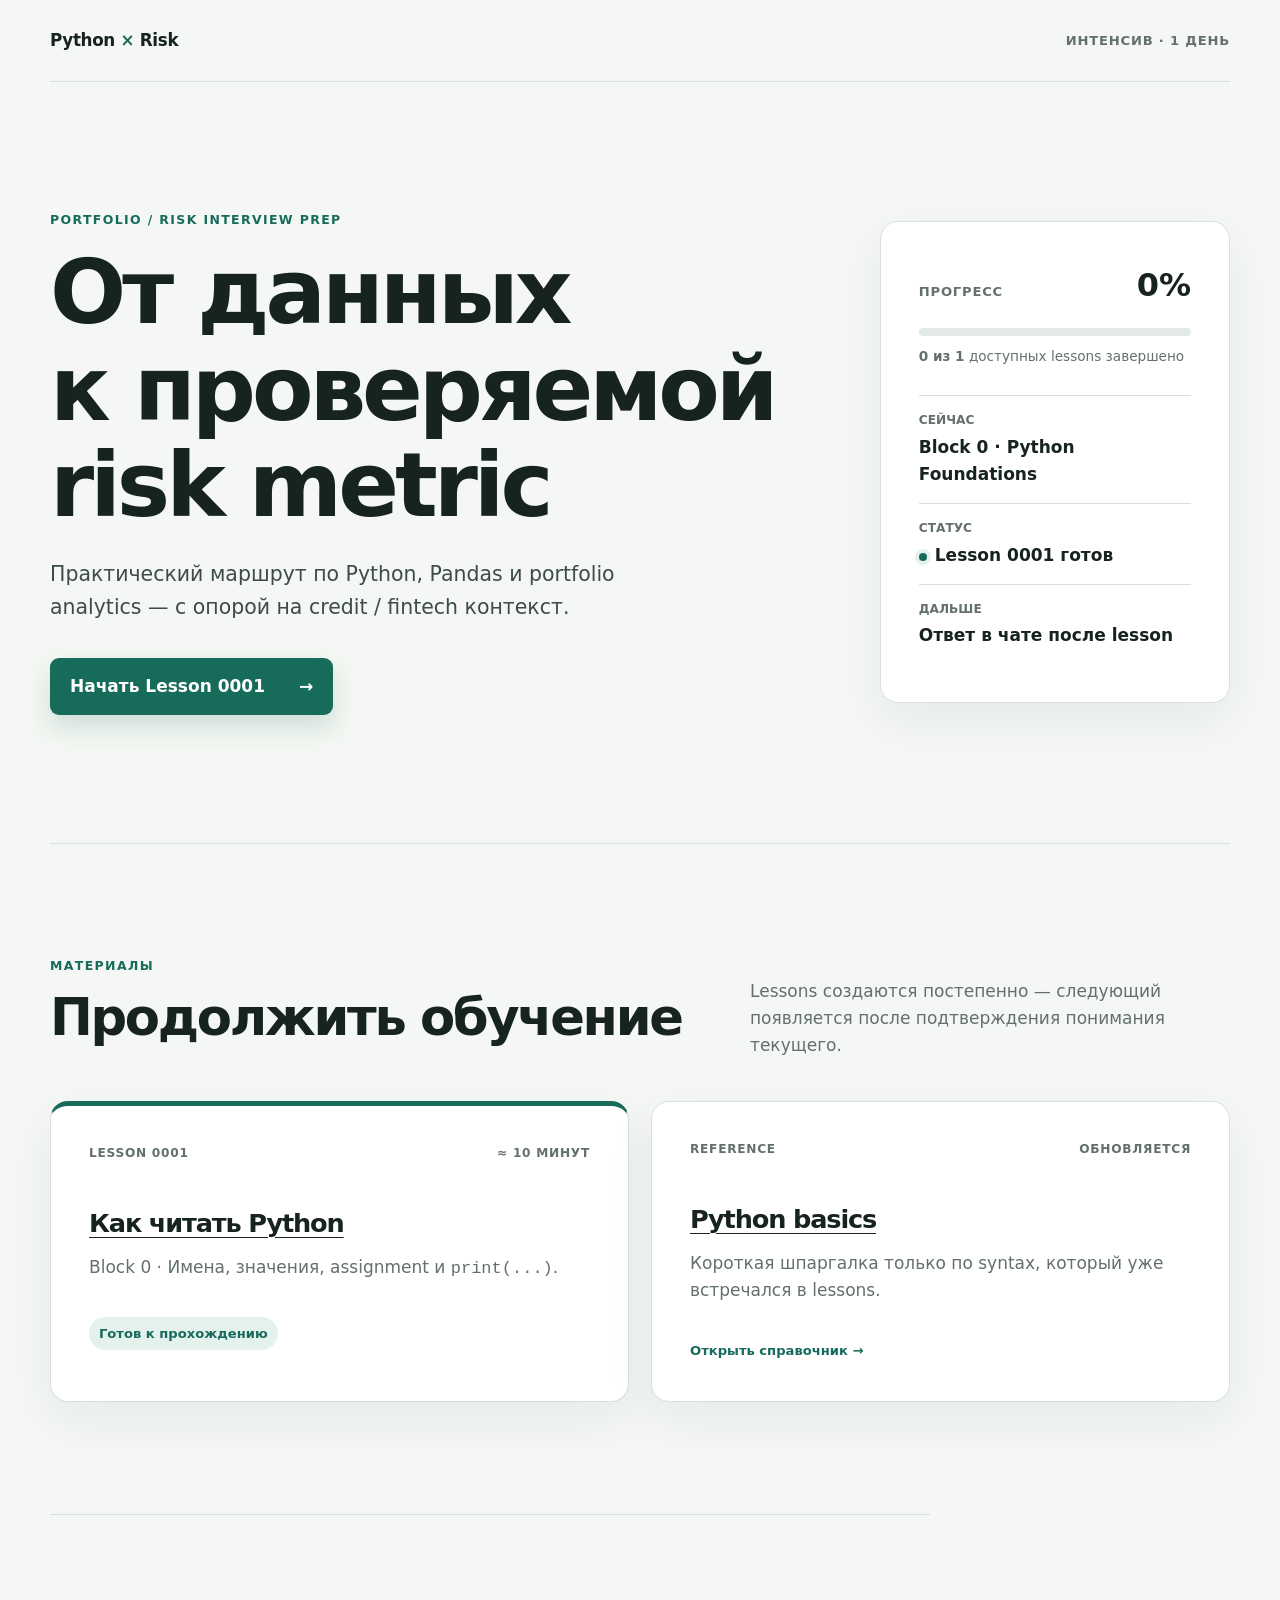
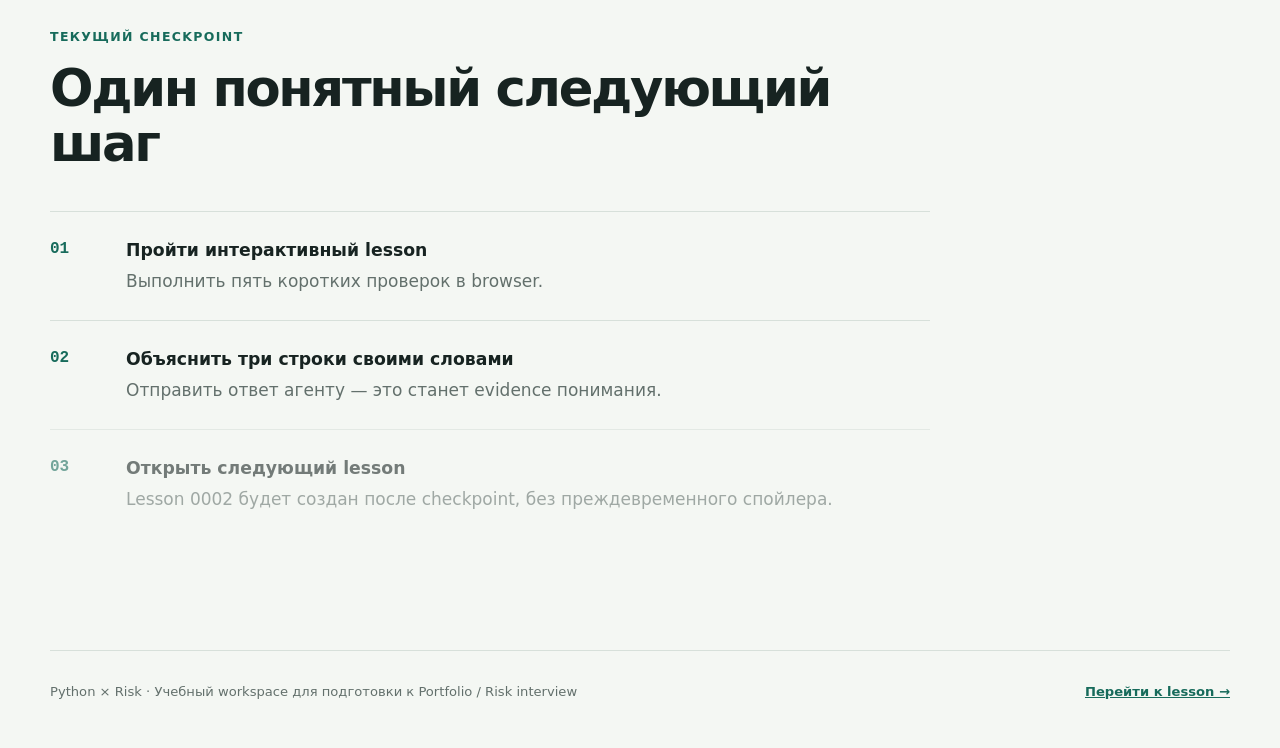
==== index.html @ beac9192 "Add GitHub Pages course homepage" ====
<!doctype html>
<html lang="ru">
<head>
  <meta charset="utf-8">
  <meta name="viewport" content="width=device-width, initial-scale=1">
  <meta name="description" content="Интенсивная подготовка к Portfolio и Risk interview: Python, Pandas и portfolio analytics.">
  <title>Python × Risk — учебный курс</title>
  <link rel="stylesheet" href="assets/index.css">
</head>
<body>
  <header class="site-header">
    <a class="brand" href="index.html" aria-label="Python × Risk — главная">Python <span>×</span> Risk</a>
    <span class="format">Интенсив · 1 день</span>
  </header>

  <main>
    <section class="hero" aria-labelledby="course-title">
      <div>
        <p class="eyebrow">Portfolio / Risk interview prep</p>
        <h1 id="course-title">От данных к&nbsp;проверяемой risk metric</h1>
        <p class="lead">Практический маршрут по Python, Pandas и portfolio analytics — с опорой на credit / fintech контекст.</p>
        <a class="primary-action" href="lessons/0001-how-to-read-python.html">Начать Lesson 0001 <span aria-hidden="true">→</span></a>
      </div>
      <aside class="progress-card" aria-label="Текущий прогресс курса">
        <div class="progress-heading">
          <span>Прогресс</span>
          <strong>0%</strong>
        </div>
        <div class="progress-track" role="progressbar" aria-label="Завершено уроков" aria-valuemin="0" aria-valuemax="1" aria-valuenow="0">
          <span></span>
        </div>
        <p><strong>0 из 1</strong> доступных lessons завершено</p>
        <dl>
          <div><dt>Сейчас</dt><dd>Block 0 · Python Foundations</dd></div>
          <div><dt>Статус</dt><dd><span class="status-dot"></span>Lesson 0001 готов</dd></div>
          <div><dt>Дальше</dt><dd>Ответ в чате после lesson</dd></div>
        </dl>
      </aside>
    </section>

    <section class="library" aria-labelledby="materials-title">
      <div class="section-heading">
        <div>
          <p class="eyebrow">Материалы</p>
          <h2 id="materials-title">Продолжить обучение</h2>
        </div>
        <p>Lessons создаются постепенно — следующий появляется после подтверждения понимания текущего.</p>
      </div>

      <div class="material-grid">
        <article class="material-card featured">
          <div class="card-meta"><span>Lesson 0001</span><span>≈ 10 минут</span></div>
          <h3><a href="lessons/0001-how-to-read-python.html">Как читать Python</a></h3>
          <p>Block 0 · Имена, значения, assignment и <code>print(...)</code>.</p>
          <span class="card-state">Готов к прохождению</span>
        </article>

        <article class="material-card">
          <div class="card-meta"><span>Reference</span><span>Обновляется</span></div>
          <h3><a href="reference/python-basics.html">Python basics</a></h3>
          <p>Короткая шпаргалка только по syntax, который уже встречался в lessons.</p>
          <span class="card-link">Открыть справочник <span aria-hidden="true">→</span></span>
        </article>
      </div>
    </section>

    <section class="route" aria-labelledby="route-title">
      <p class="eyebrow">Текущий checkpoint</p>
      <h2 id="route-title">Один понятный следующий шаг</h2>
      <ol>
        <li><span>01</span><div><strong>Пройти интерактивный lesson</strong><p>Выполнить пять коротких проверок в browser.</p></div></li>
        <li><span>02</span><div><strong>Объяснить три строки своими словами</strong><p>Отправить ответ агенту — это станет evidence понимания.</p></div></li>
        <li class="muted"><span>03</span><div><strong>Открыть следующий lesson</strong><p>Lesson 0002 будет создан после checkpoint, без преждевременного спойлера.</p></div></li>
      </ol>
    </section>
  </main>

  <footer>
    <p>Python × Risk · Учебный workspace для подготовки к Portfolio / Risk interview</p>
    <a href="lessons/0001-how-to-read-python.html">Перейти к lesson <span aria-hidden="true">→</span></a>
  </footer>
</body>
</html>
---- assets/index.css ----
:root {
  color-scheme: light;
  --ink: #172321;
  --muted: #63706c;
  --paper: #f4f7f3;
  --card: #ffffff;
  --accent: #176b5b;
  --accent-dark: #0e5044;
  --accent-soft: #e4f1ec;
  --line: #d7e0da;
  --focus: #ffbf47;
}

* { box-sizing: border-box; }
body { margin: 0; background: var(--paper); color: var(--ink); font: 17px/1.6 system-ui, -apple-system, "Segoe UI", sans-serif; }
a { color: inherit; }
a:focus-visible { outline: 4px solid var(--focus); outline-offset: 4px; }
.site-header, main, footer { width: min(1180px, calc(100% - 40px)); margin-inline: auto; }
.site-header { display: flex; justify-content: space-between; align-items: center; min-height: 82px; border-bottom: 1px solid var(--line); }
.brand { font-size: 1.05rem; font-weight: 800; letter-spacing: -.02em; text-decoration: none; }
.brand span, .eyebrow { color: var(--accent); }
.format { color: var(--muted); font-size: .82rem; font-weight: 700; letter-spacing: .06em; text-transform: uppercase; }
.hero { display: grid; grid-template-columns: minmax(0, 1.35fr) minmax(320px, .65fr); gap: clamp(48px, 8vw, 110px); align-items: center; padding: clamp(72px, 10vw, 128px) 0; }
.eyebrow { margin: 0 0 14px; font-size: .78rem; font-weight: 800; letter-spacing: .11em; text-transform: uppercase; }
h1, h2, h3 { margin-top: 0; line-height: 1.08; letter-spacing: -.045em; }
h1 { max-width: 800px; margin-bottom: 24px; font-size: clamp(3rem, 7vw, 6rem); }
h2 { margin-bottom: 14px; font-size: clamp(2rem, 4vw, 3.25rem); }
h3 { margin-bottom: 12px; font-size: 1.6rem; }
.lead { max-width: 640px; margin: 0 0 34px; color: #3d4c48; font-size: clamp(1.08rem, 2vw, 1.28rem); }
.primary-action { display: inline-flex; gap: 34px; align-items: center; padding: 15px 20px; border-radius: 9px; background: var(--accent); color: white; font-weight: 750; text-decoration: none; box-shadow: 0 12px 25px rgba(23, 107, 91, .17); }
.primary-action:hover { background: var(--accent-dark); }
.progress-card, .material-card { border: 1px solid var(--line); border-radius: 18px; background: var(--card); box-shadow: 0 18px 50px rgba(25, 51, 44, .06); }
.progress-card { padding: clamp(26px, 4vw, 38px); }
.progress-heading { display: flex; justify-content: space-between; align-items: baseline; }
.progress-heading span { color: var(--muted); font-size: .82rem; font-weight: 750; letter-spacing: .06em; text-transform: uppercase; }
.progress-heading strong { font-size: 2rem; }
.progress-track { height: 8px; margin: 16px 0 10px; overflow: hidden; border-radius: 99px; background: #e3e9e5; }
.progress-track span { display: block; width: 0; height: 100%; background: var(--accent); }
.progress-card > p { margin: 0 0 28px; color: var(--muted); font-size: .85rem; }
.progress-card dl { margin: 0; }
.progress-card dl div { padding: 15px 0; border-top: 1px solid var(--line); }
.progress-card dt { color: var(--muted); font-size: .76rem; font-weight: 700; text-transform: uppercase; }
.progress-card dd { margin: 3px 0 0; font-weight: 700; }
.status-dot { display: inline-block; width: 8px; height: 8px; margin-right: 8px; border-radius: 50%; background: var(--accent); box-shadow: 0 0 0 4px var(--accent-soft); }
.library, .route { padding: clamp(70px, 9vw, 112px) 0; border-top: 1px solid var(--line); }
.section-heading { display: flex; justify-content: space-between; gap: 40px; align-items: end; margin-bottom: 42px; }
.section-heading > p { max-width: 480px; margin: 0; color: var(--muted); }
.material-grid { display: grid; grid-template-columns: repeat(2, minmax(0, 1fr)); gap: 22px; }
.material-card { min-height: 280px; padding: clamp(26px, 4vw, 38px); }
.material-card.featured { border-top: 5px solid var(--accent); }
.card-meta { display: flex; justify-content: space-between; margin-bottom: 46px; color: var(--muted); font-size: .76rem; font-weight: 750; letter-spacing: .06em; text-transform: uppercase; }
.material-card h3 a { text-decoration-thickness: 1px; text-underline-offset: 5px; }
.material-card h3 a::after { content: ""; position: absolute; inset: 0; }
.material-card { position: relative; }
.material-card p { max-width: 48ch; color: var(--muted); }
.card-state, .card-link { display: inline-block; margin-top: 18px; color: var(--accent); font-size: .82rem; font-weight: 800; }
.card-state { padding: 6px 10px; border-radius: 99px; background: var(--accent-soft); }
.route { max-width: 880px; }
.route ol { margin: 40px 0 0; padding: 0; list-style: none; }
.route li { display: grid; grid-template-columns: 54px 1fr; gap: 22px; padding: 25px 0; border-top: 1px solid var(--line); }
.route li > span { color: var(--accent); font: 800 1rem/1.5 ui-monospace, monospace; }
.route li strong { font-size: 1.08rem; }
.route li p { margin: 3px 0 0; color: var(--muted); }
.route li.muted { opacity: .58; }
footer { display: flex; justify-content: space-between; gap: 30px; padding: 30px 0 46px; border-top: 1px solid var(--line); color: var(--muted); font-size: .82rem; }
footer p { margin: 0; }
footer a { color: var(--accent); font-weight: 750; }

@media (max-width: 760px) {
  .hero, .material-grid { grid-template-columns: 1fr; }
  .hero { gap: 52px; padding-top: 64px; }
  .section-heading, footer { display: block; }
  .section-heading > p { margin-top: 20px; }
  footer a { display: inline-block; margin-top: 12px; }
}

@media (max-width: 460px) {
  .site-header, main, footer { width: min(100% - 28px, 1180px); }
  .format { display: none; }
  h1 { font-size: 2.75rem; }
  .card-meta { display: block; margin-bottom: 34px; }
  .card-meta span { display: block; }
}

@media (prefers-reduced-motion: reduce) { * { scroll-behavior: auto !important; } }
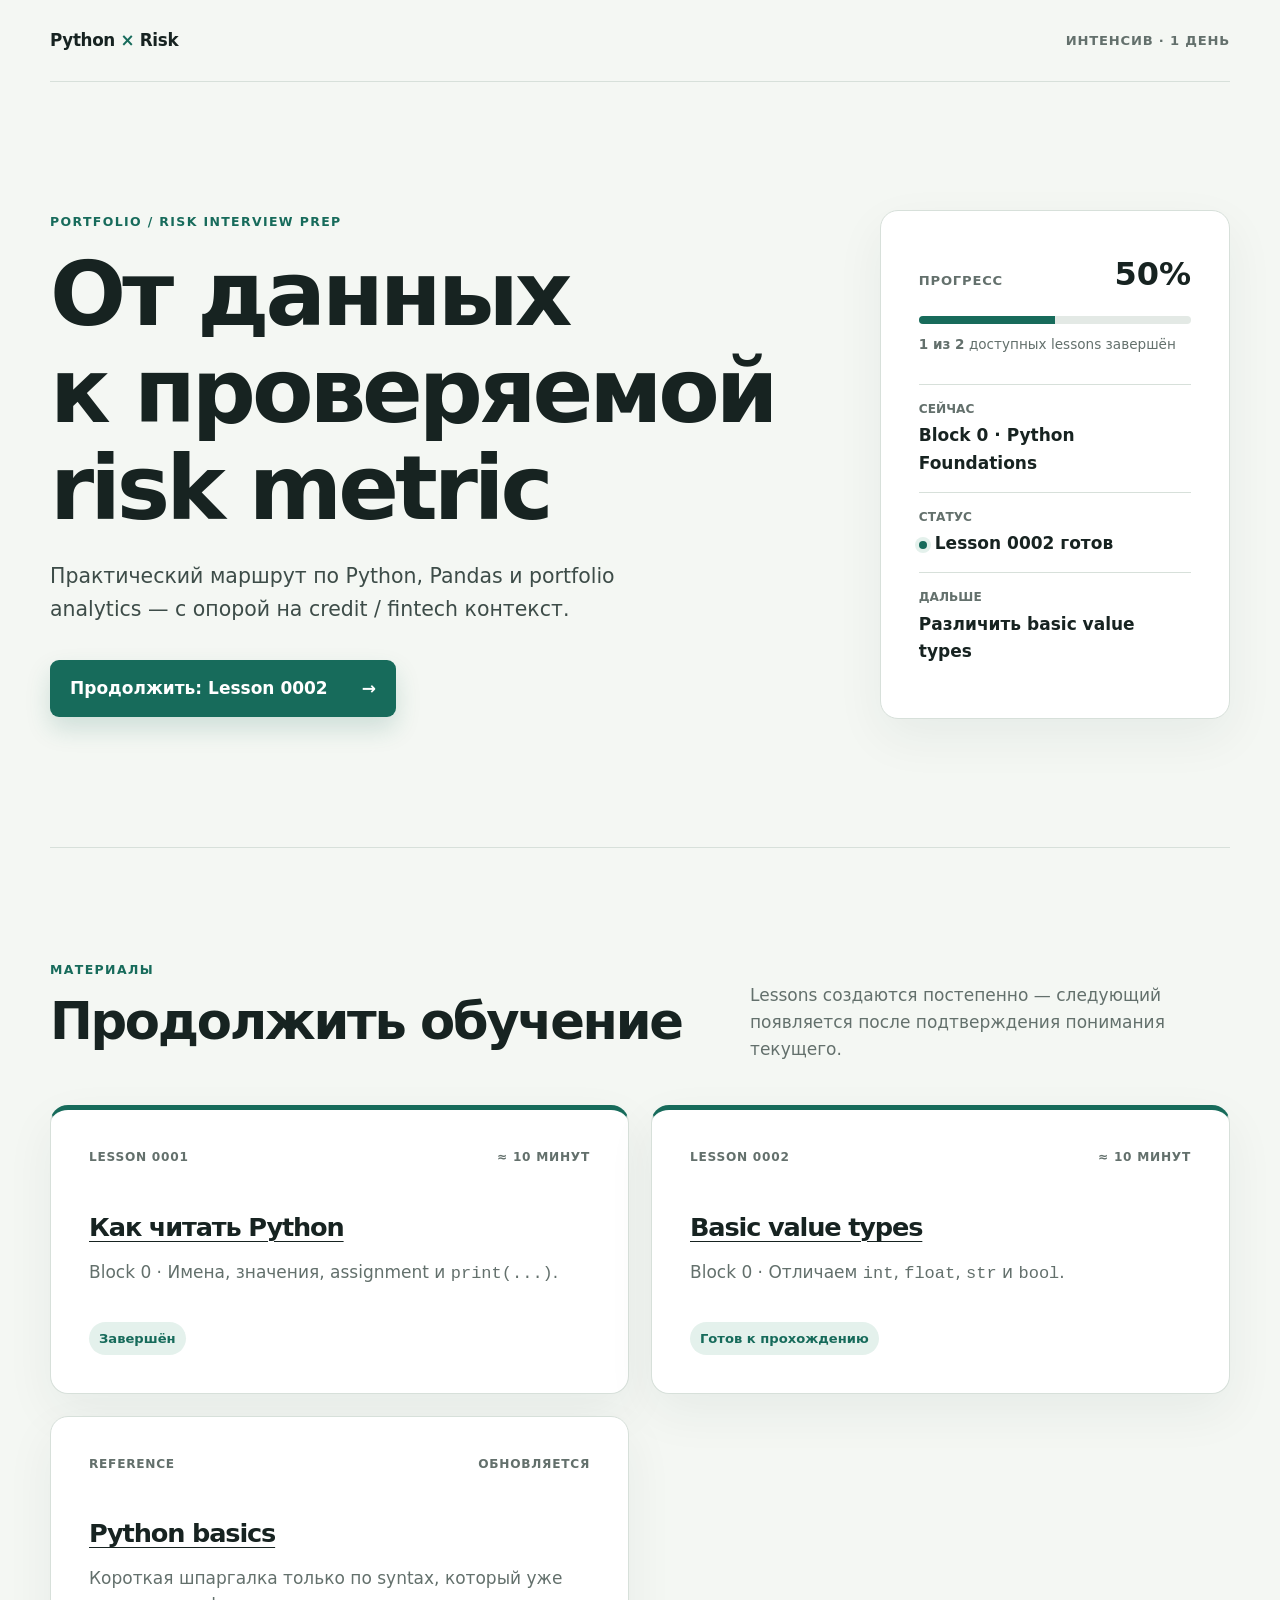
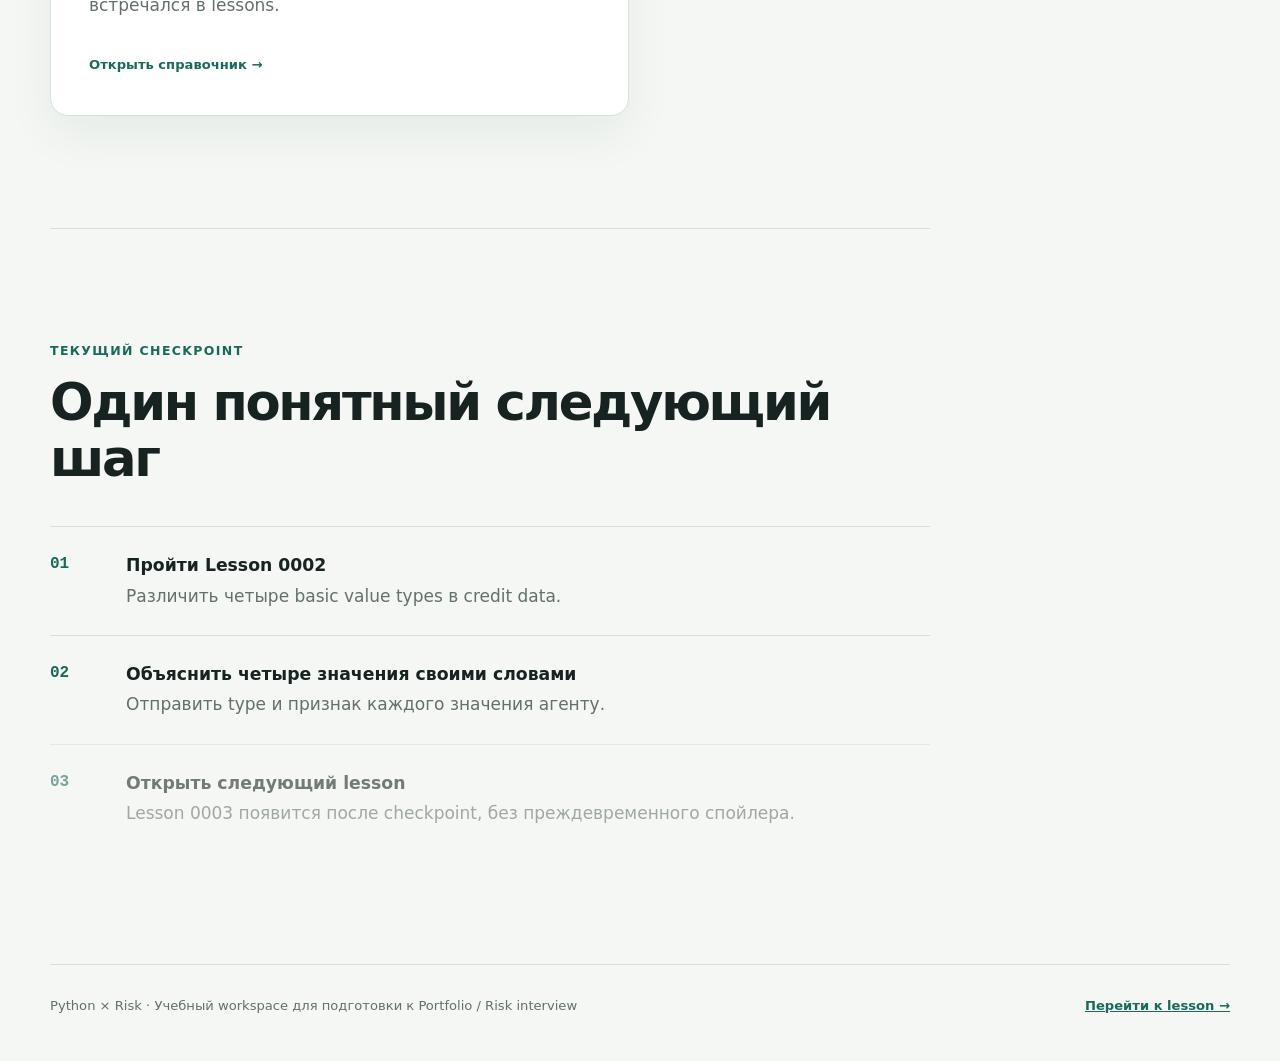
==== commit 7fd07822: "Record lesson progress and add basic types lesson" ====
--- a/index.html
+++ b/index.html
@@ -19,21 +19,21 @@
         <p class="eyebrow">Portfolio / Risk interview prep</p>
         <h1 id="course-title">От данных к&nbsp;проверяемой risk metric</h1>
         <p class="lead">Практический маршрут по Python, Pandas и portfolio analytics — с опорой на credit / fintech контекст.</p>
-        <a class="primary-action" href="lessons/0001-how-to-read-python.html">Начать Lesson 0001 <span aria-hidden="true">→</span></a>
+        <a class="primary-action" href="lessons/0002-basic-value-types.html">Продолжить: Lesson 0002 <span aria-hidden="true">→</span></a>
       </div>
       <aside class="progress-card" aria-label="Текущий прогресс курса">
         <div class="progress-heading">
           <span>Прогресс</span>
-          <strong>0%</strong>
+          <strong>50%</strong>
         </div>
-        <div class="progress-track" role="progressbar" aria-label="Завершено уроков" aria-valuemin="0" aria-valuemax="1" aria-valuenow="0">
+        <div class="progress-track" role="progressbar" aria-label="Завершено уроков" aria-valuemin="0" aria-valuemax="2" aria-valuenow="1">
           <span></span>
         </div>
-        <p><strong>0 из 1</strong> доступных lessons завершено</p>
+        <p><strong>1 из 2</strong> доступных lessons завершён</p>
         <dl>
           <div><dt>Сейчас</dt><dd>Block 0 · Python Foundations</dd></div>
-          <div><dt>Статус</dt><dd><span class="status-dot"></span>Lesson 0001 готов</dd></div>
-          <div><dt>Дальше</dt><dd>Ответ в чате после lesson</dd></div>
+          <div><dt>Статус</dt><dd><span class="status-dot"></span>Lesson 0002 готов</dd></div>
+          <div><dt>Дальше</dt><dd>Различить basic value types</dd></div>
         </dl>
       </aside>
     </section>
@@ -52,6 +52,13 @@
           <div class="card-meta"><span>Lesson 0001</span><span>≈ 10 минут</span></div>
           <h3><a href="lessons/0001-how-to-read-python.html">Как читать Python</a></h3>
           <p>Block 0 · Имена, значения, assignment и <code>print(...)</code>.</p>
+          <span class="card-state">Завершён</span>
+        </article>
+
+        <article class="material-card featured">
+          <div class="card-meta"><span>Lesson 0002</span><span>≈ 10 минут</span></div>
+          <h3><a href="lessons/0002-basic-value-types.html">Basic value types</a></h3>
+          <p>Block 0 · Отличаем <code>int</code>, <code>float</code>, <code>str</code> и <code>bool</code>.</p>
           <span class="card-state">Готов к прохождению</span>
         </article>
 
@@ -68,16 +75,16 @@
       <p class="eyebrow">Текущий checkpoint</p>
       <h2 id="route-title">Один понятный следующий шаг</h2>
       <ol>
-        <li><span>01</span><div><strong>Пройти интерактивный lesson</strong><p>Выполнить пять коротких проверок в browser.</p></div></li>
-        <li><span>02</span><div><strong>Объяснить три строки своими словами</strong><p>Отправить ответ агенту — это станет evidence понимания.</p></div></li>
-        <li class="muted"><span>03</span><div><strong>Открыть следующий lesson</strong><p>Lesson 0002 будет создан после checkpoint, без преждевременного спойлера.</p></div></li>
+        <li><span>01</span><div><strong>Пройти Lesson 0002</strong><p>Различить четыре basic value types в credit data.</p></div></li>
+        <li><span>02</span><div><strong>Объяснить четыре значения своими словами</strong><p>Отправить type и признак каждого значения агенту.</p></div></li>
+        <li class="muted"><span>03</span><div><strong>Открыть следующий lesson</strong><p>Lesson 0003 появится после checkpoint, без преждевременного спойлера.</p></div></li>
       </ol>
     </section>
   </main>
 
   <footer>
     <p>Python × Risk · Учебный workspace для подготовки к Portfolio / Risk interview</p>
-    <a href="lessons/0001-how-to-read-python.html">Перейти к lesson <span aria-hidden="true">→</span></a>
+    <a href="lessons/0002-basic-value-types.html">Перейти к lesson <span aria-hidden="true">→</span></a>
   </footer>
 </body>
 </html>
--- a/assets/index.css
+++ b/assets/index.css
@@ -35,7 +35,7 @@
 .progress-heading span { color: var(--muted); font-size: .82rem; font-weight: 750; letter-spacing: .06em; text-transform: uppercase; }
 .progress-heading strong { font-size: 2rem; }
 .progress-track { height: 8px; margin: 16px 0 10px; overflow: hidden; border-radius: 99px; background: #e3e9e5; }
-.progress-track span { display: block; width: 0; height: 100%; background: var(--accent); }
+.progress-track span { display: block; width: 50%; height: 100%; background: var(--accent); }
 .progress-card > p { margin: 0 0 28px; color: var(--muted); font-size: .85rem; }
 .progress-card dl { margin: 0; }
 .progress-card dl div { padding: 15px 0; border-top: 1px solid var(--line); }
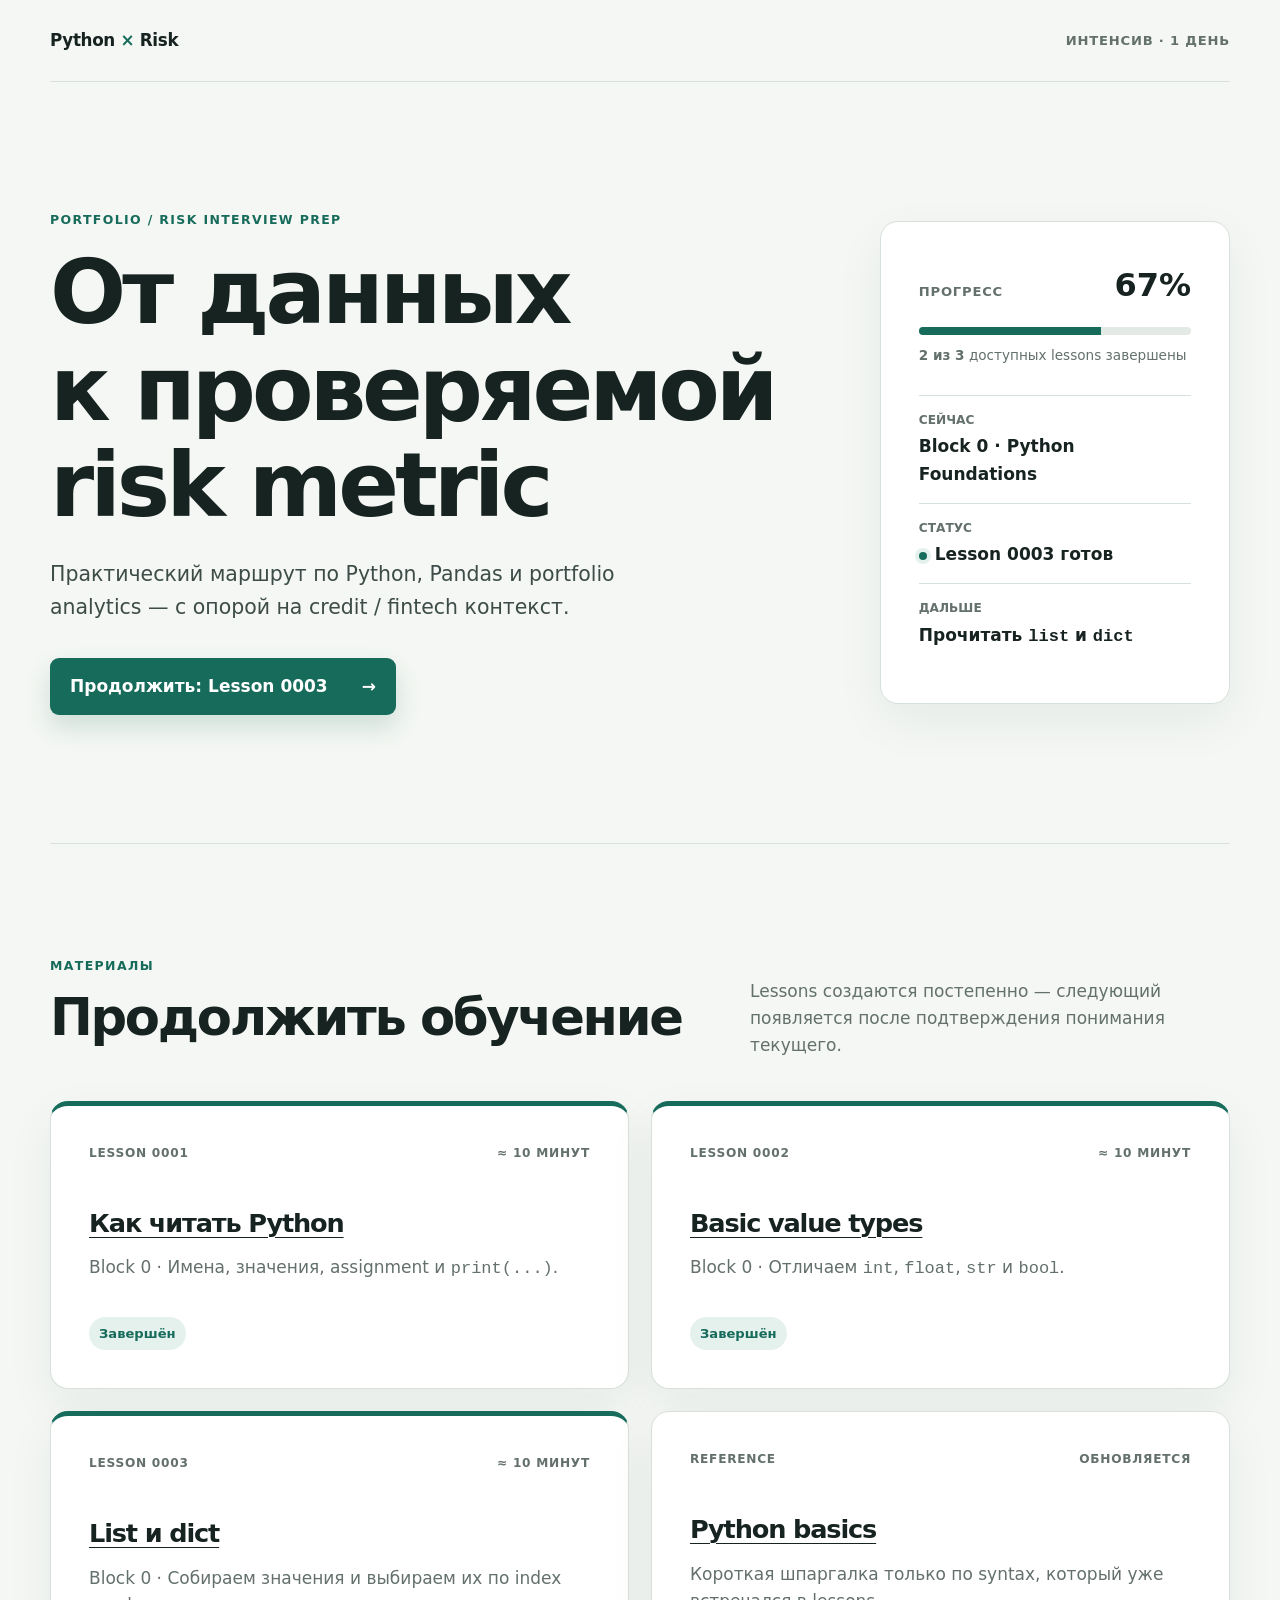
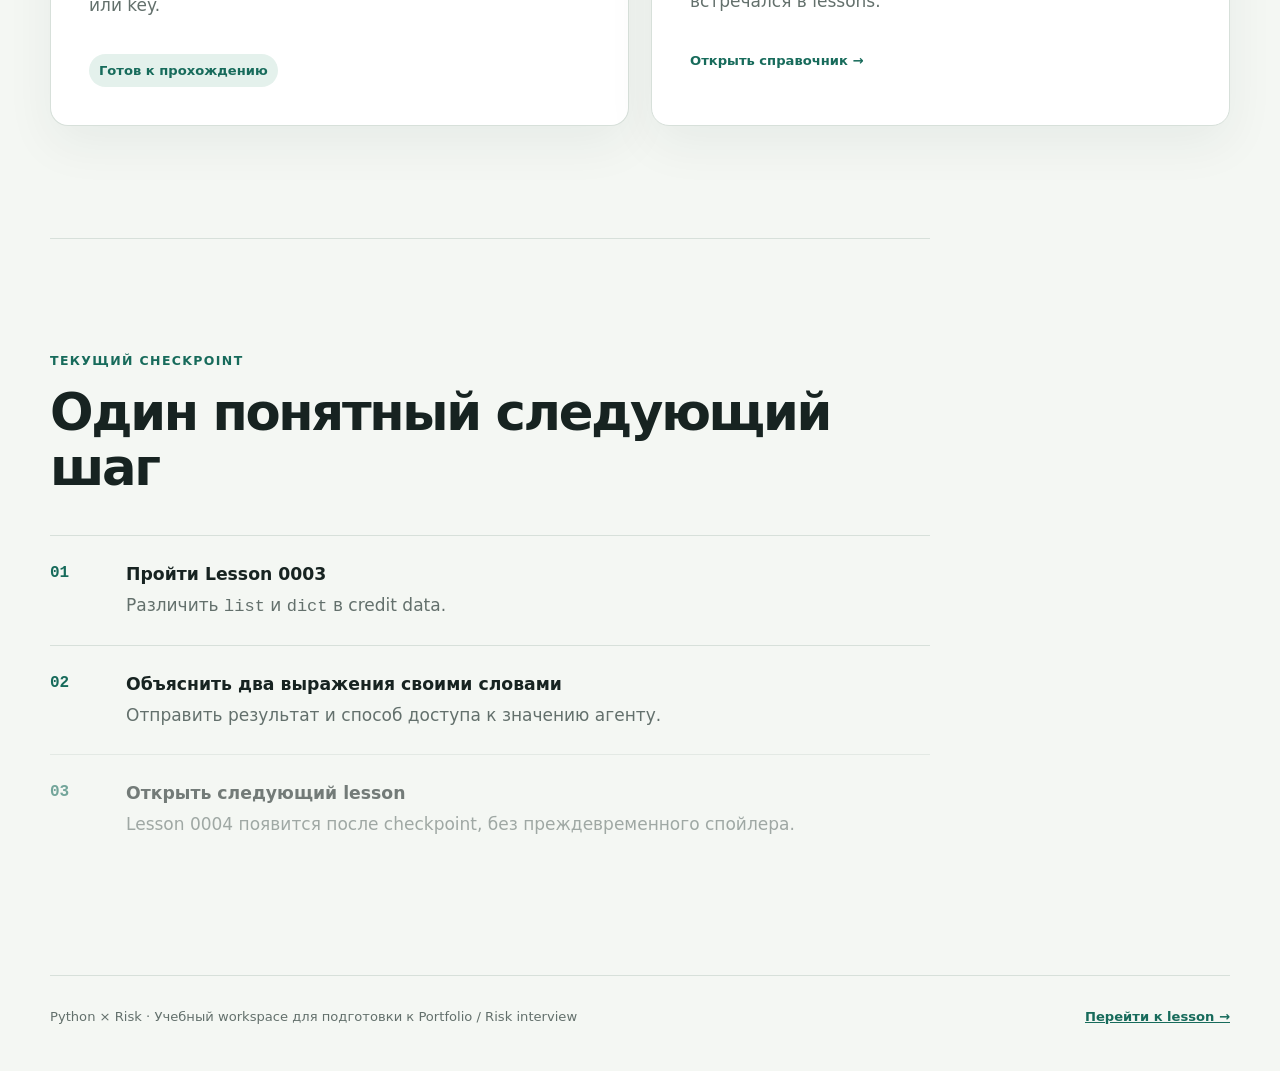
==== commit adbb7f44: "Add list and dict foundations lesson" ====
--- a/index.html
+++ b/index.html
@@ -19,21 +19,21 @@
         <p class="eyebrow">Portfolio / Risk interview prep</p>
         <h1 id="course-title">От данных к&nbsp;проверяемой risk metric</h1>
         <p class="lead">Практический маршрут по Python, Pandas и portfolio analytics — с опорой на credit / fintech контекст.</p>
-        <a class="primary-action" href="lessons/0002-basic-value-types.html">Продолжить: Lesson 0002 <span aria-hidden="true">→</span></a>
+        <a class="primary-action" href="lessons/0003-list-and-dict.html">Продолжить: Lesson 0003 <span aria-hidden="true">→</span></a>
       </div>
       <aside class="progress-card" aria-label="Текущий прогресс курса">
         <div class="progress-heading">
           <span>Прогресс</span>
-          <strong>50%</strong>
+          <strong>67%</strong>
         </div>
-        <div class="progress-track" role="progressbar" aria-label="Завершено уроков" aria-valuemin="0" aria-valuemax="2" aria-valuenow="1">
+        <div class="progress-track" role="progressbar" aria-label="Завершено уроков" aria-valuemin="0" aria-valuemax="3" aria-valuenow="2">
           <span></span>
         </div>
-        <p><strong>1 из 2</strong> доступных lessons завершён</p>
+        <p><strong>2 из 3</strong> доступных lessons завершены</p>
         <dl>
           <div><dt>Сейчас</dt><dd>Block 0 · Python Foundations</dd></div>
-          <div><dt>Статус</dt><dd><span class="status-dot"></span>Lesson 0002 готов</dd></div>
-          <div><dt>Дальше</dt><dd>Различить basic value types</dd></div>
+          <div><dt>Статус</dt><dd><span class="status-dot"></span>Lesson 0003 готов</dd></div>
+          <div><dt>Дальше</dt><dd>Прочитать <code>list</code> и <code>dict</code></dd></div>
         </dl>
       </aside>
     </section>
@@ -59,6 +59,13 @@
           <div class="card-meta"><span>Lesson 0002</span><span>≈ 10 минут</span></div>
           <h3><a href="lessons/0002-basic-value-types.html">Basic value types</a></h3>
           <p>Block 0 · Отличаем <code>int</code>, <code>float</code>, <code>str</code> и <code>bool</code>.</p>
+          <span class="card-state">Завершён</span>
+        </article>
+
+        <article class="material-card featured">
+          <div class="card-meta"><span>Lesson 0003</span><span>≈ 10 минут</span></div>
+          <h3><a href="lessons/0003-list-and-dict.html">List и dict</a></h3>
+          <p>Block 0 · Собираем значения и выбираем их по index или key.</p>
           <span class="card-state">Готов к прохождению</span>
         </article>
 
@@ -75,16 +82,16 @@
       <p class="eyebrow">Текущий checkpoint</p>
       <h2 id="route-title">Один понятный следующий шаг</h2>
       <ol>
-        <li><span>01</span><div><strong>Пройти Lesson 0002</strong><p>Различить четыре basic value types в credit data.</p></div></li>
-        <li><span>02</span><div><strong>Объяснить четыре значения своими словами</strong><p>Отправить type и признак каждого значения агенту.</p></div></li>
-        <li class="muted"><span>03</span><div><strong>Открыть следующий lesson</strong><p>Lesson 0003 появится после checkpoint, без преждевременного спойлера.</p></div></li>
+        <li><span>01</span><div><strong>Пройти Lesson 0003</strong><p>Различить <code>list</code> и <code>dict</code> в credit data.</p></div></li>
+        <li><span>02</span><div><strong>Объяснить два выражения своими словами</strong><p>Отправить результат и способ доступа к значению агенту.</p></div></li>
+        <li class="muted"><span>03</span><div><strong>Открыть следующий lesson</strong><p>Lesson 0004 появится после checkpoint, без преждевременного спойлера.</p></div></li>
       </ol>
     </section>
   </main>
 
   <footer>
     <p>Python × Risk · Учебный workspace для подготовки к Portfolio / Risk interview</p>
-    <a href="lessons/0002-basic-value-types.html">Перейти к lesson <span aria-hidden="true">→</span></a>
+    <a href="lessons/0003-list-and-dict.html">Перейти к lesson <span aria-hidden="true">→</span></a>
   </footer>
 </body>
 </html>
--- a/assets/index.css
+++ b/assets/index.css
@@ -35,7 +35,7 @@
 .progress-heading span { color: var(--muted); font-size: .82rem; font-weight: 750; letter-spacing: .06em; text-transform: uppercase; }
 .progress-heading strong { font-size: 2rem; }
 .progress-track { height: 8px; margin: 16px 0 10px; overflow: hidden; border-radius: 99px; background: #e3e9e5; }
-.progress-track span { display: block; width: 50%; height: 100%; background: var(--accent); }
+.progress-track span { display: block; width: 67%; height: 100%; background: var(--accent); }
 .progress-card > p { margin: 0 0 28px; color: var(--muted); font-size: .85rem; }
 .progress-card dl { margin: 0; }
 .progress-card dl div { padding: 15px 0; border-top: 1px solid var(--line); }
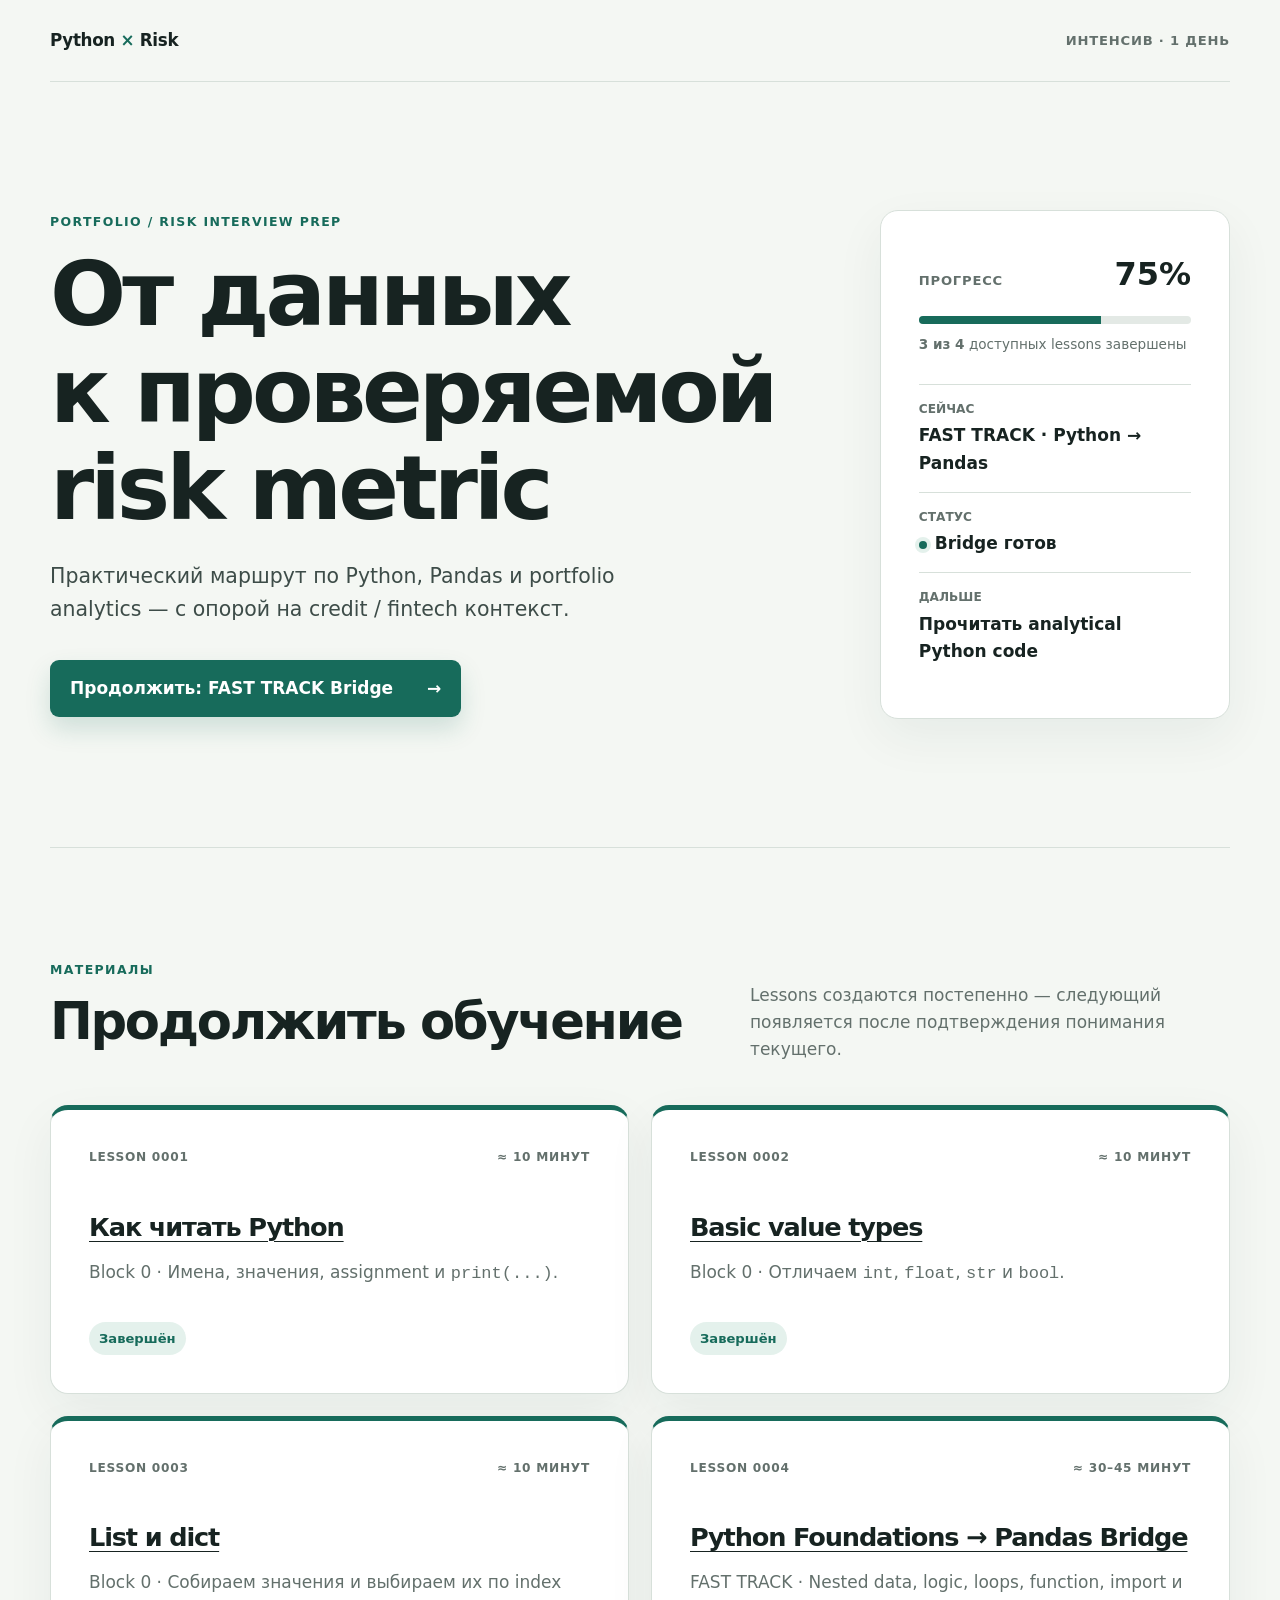
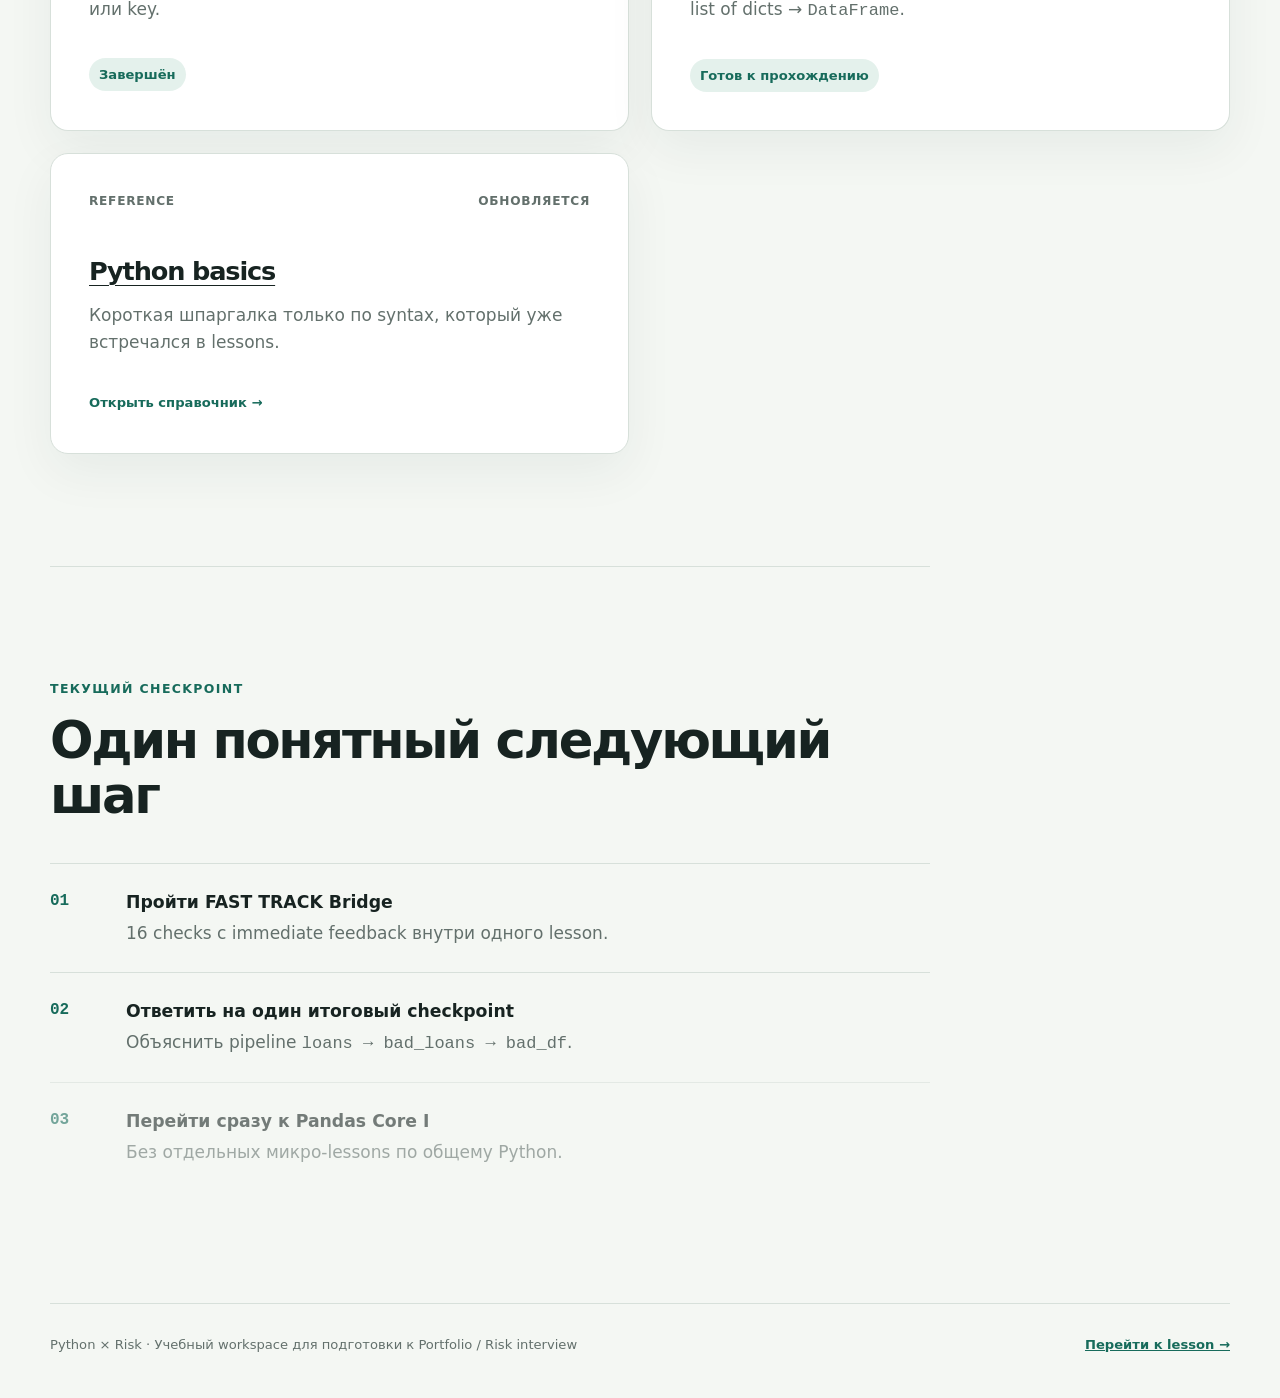
==== commit e2f8c910: "Add fast-track Python to Pandas bridge" ====
--- a/index.html
+++ b/index.html
@@ -19,21 +19,21 @@
         <p class="eyebrow">Portfolio / Risk interview prep</p>
         <h1 id="course-title">От данных к&nbsp;проверяемой risk metric</h1>
         <p class="lead">Практический маршрут по Python, Pandas и portfolio analytics — с опорой на credit / fintech контекст.</p>
-        <a class="primary-action" href="lessons/0003-list-and-dict.html">Продолжить: Lesson 0003 <span aria-hidden="true">→</span></a>
+        <a class="primary-action" href="lessons/0004-python-foundations-pandas-bridge.html">Продолжить: FAST TRACK Bridge <span aria-hidden="true">→</span></a>
       </div>
       <aside class="progress-card" aria-label="Текущий прогресс курса">
         <div class="progress-heading">
           <span>Прогресс</span>
-          <strong>67%</strong>
+          <strong>75%</strong>
         </div>
-        <div class="progress-track" role="progressbar" aria-label="Завершено уроков" aria-valuemin="0" aria-valuemax="3" aria-valuenow="2">
+        <div class="progress-track" role="progressbar" aria-label="Завершено уроков" aria-valuemin="0" aria-valuemax="4" aria-valuenow="3">
           <span></span>
         </div>
-        <p><strong>2 из 3</strong> доступных lessons завершены</p>
+        <p><strong>3 из 4</strong> доступных lessons завершены</p>
         <dl>
-          <div><dt>Сейчас</dt><dd>Block 0 · Python Foundations</dd></div>
-          <div><dt>Статус</dt><dd><span class="status-dot"></span>Lesson 0003 готов</dd></div>
-          <div><dt>Дальше</dt><dd>Прочитать <code>list</code> и <code>dict</code></dd></div>
+          <div><dt>Сейчас</dt><dd>FAST TRACK · Python → Pandas</dd></div>
+          <div><dt>Статус</dt><dd><span class="status-dot"></span>Bridge готов</dd></div>
+          <div><dt>Дальше</dt><dd>Прочитать analytical Python code</dd></div>
         </dl>
       </aside>
     </section>
@@ -66,6 +66,13 @@
           <div class="card-meta"><span>Lesson 0003</span><span>≈ 10 минут</span></div>
           <h3><a href="lessons/0003-list-and-dict.html">List и dict</a></h3>
           <p>Block 0 · Собираем значения и выбираем их по index или key.</p>
+          <span class="card-state">Завершён</span>
+        </article>
+
+        <article class="material-card featured">
+          <div class="card-meta"><span>Lesson 0004</span><span>≈ 30–45 минут</span></div>
+          <h3><a href="lessons/0004-python-foundations-pandas-bridge.html">Python Foundations → Pandas Bridge</a></h3>
+          <p>FAST TRACK · Nested data, logic, loops, function, import и list of dicts → <code>DataFrame</code>.</p>
           <span class="card-state">Готов к прохождению</span>
         </article>
 
@@ -82,16 +89,16 @@
       <p class="eyebrow">Текущий checkpoint</p>
       <h2 id="route-title">Один понятный следующий шаг</h2>
       <ol>
-        <li><span>01</span><div><strong>Пройти Lesson 0003</strong><p>Различить <code>list</code> и <code>dict</code> в credit data.</p></div></li>
-        <li><span>02</span><div><strong>Объяснить два выражения своими словами</strong><p>Отправить результат и способ доступа к значению агенту.</p></div></li>
-        <li class="muted"><span>03</span><div><strong>Открыть следующий lesson</strong><p>Lesson 0004 появится после checkpoint, без преждевременного спойлера.</p></div></li>
+        <li><span>01</span><div><strong>Пройти FAST TRACK Bridge</strong><p>16 checks с immediate feedback внутри одного lesson.</p></div></li>
+        <li><span>02</span><div><strong>Ответить на один итоговый checkpoint</strong><p>Объяснить pipeline <code>loans → bad_loans → bad_df</code>.</p></div></li>
+        <li class="muted"><span>03</span><div><strong>Перейти сразу к Pandas Core I</strong><p>Без отдельных микро-lessons по общему Python.</p></div></li>
       </ol>
     </section>
   </main>
 
   <footer>
     <p>Python × Risk · Учебный workspace для подготовки к Portfolio / Risk interview</p>
-    <a href="lessons/0003-list-and-dict.html">Перейти к lesson <span aria-hidden="true">→</span></a>
+    <a href="lessons/0004-python-foundations-pandas-bridge.html">Перейти к lesson <span aria-hidden="true">→</span></a>
   </footer>
 </body>
 </html>
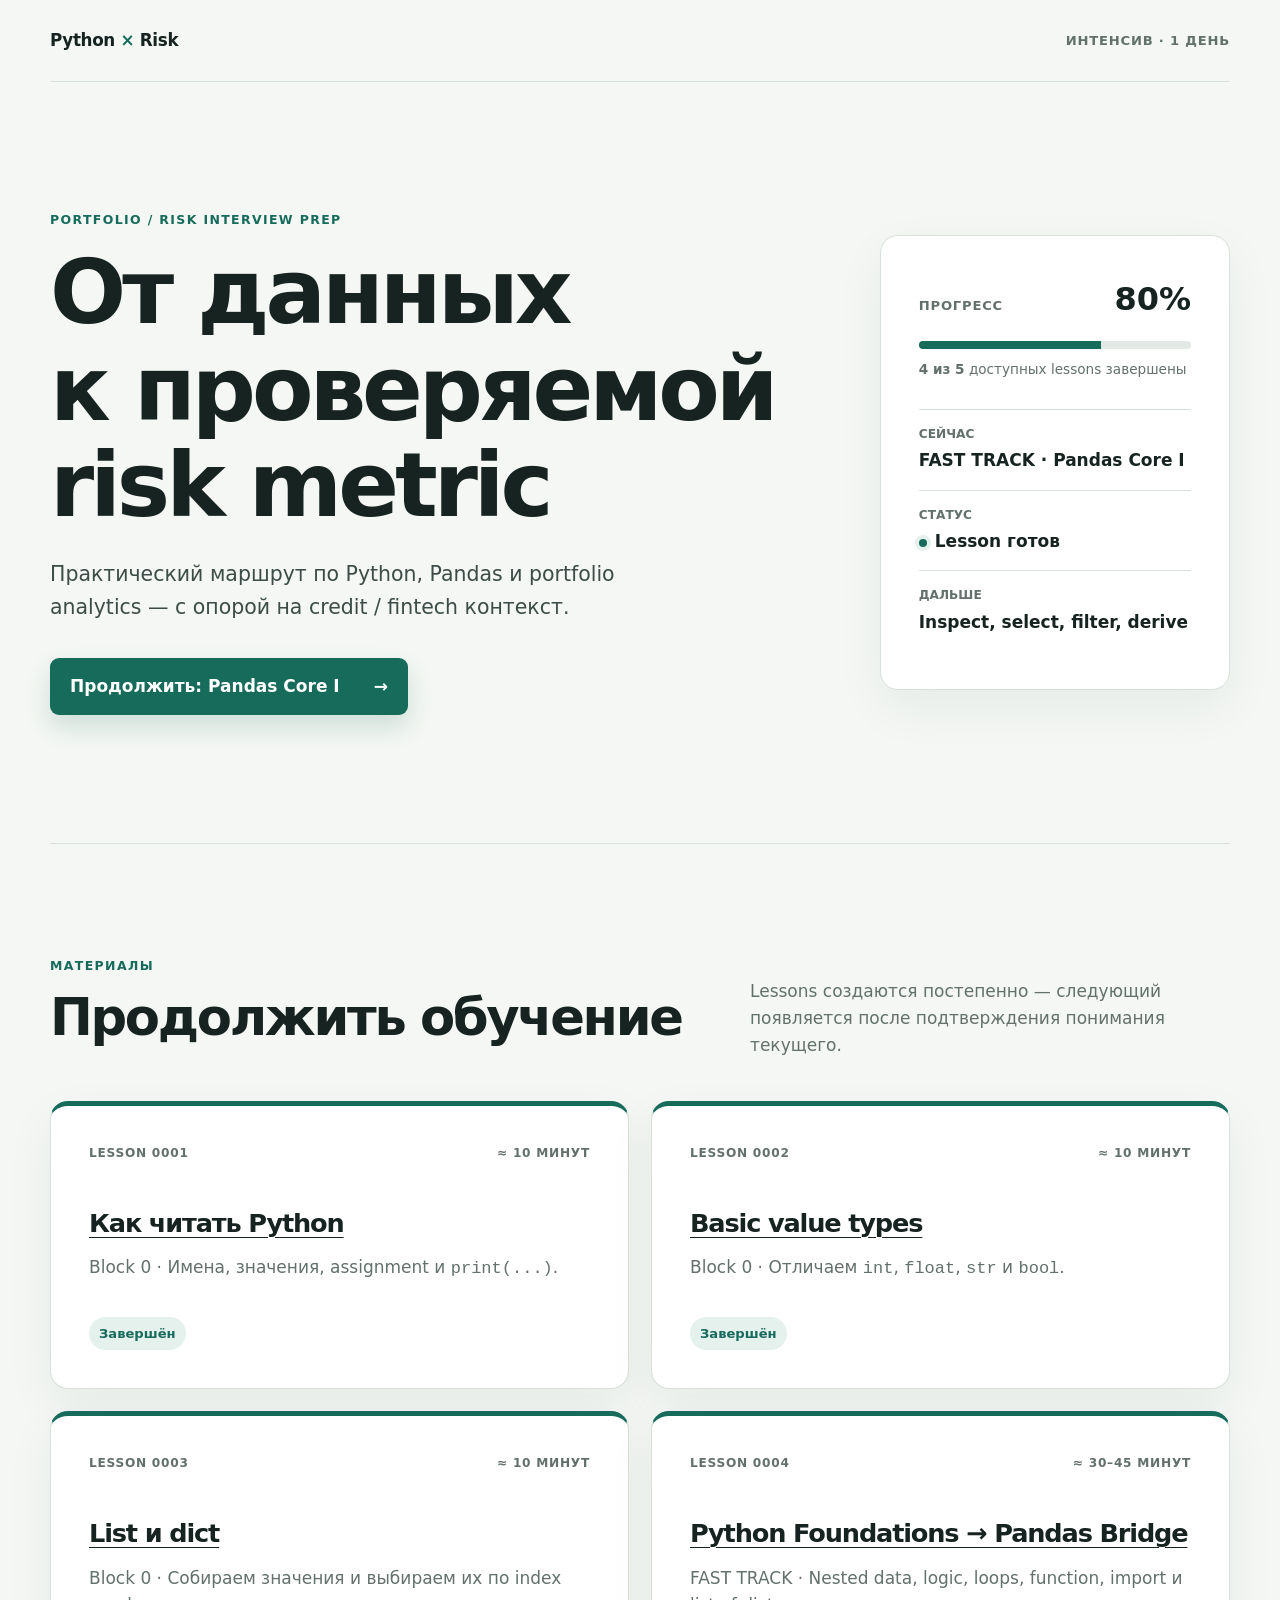
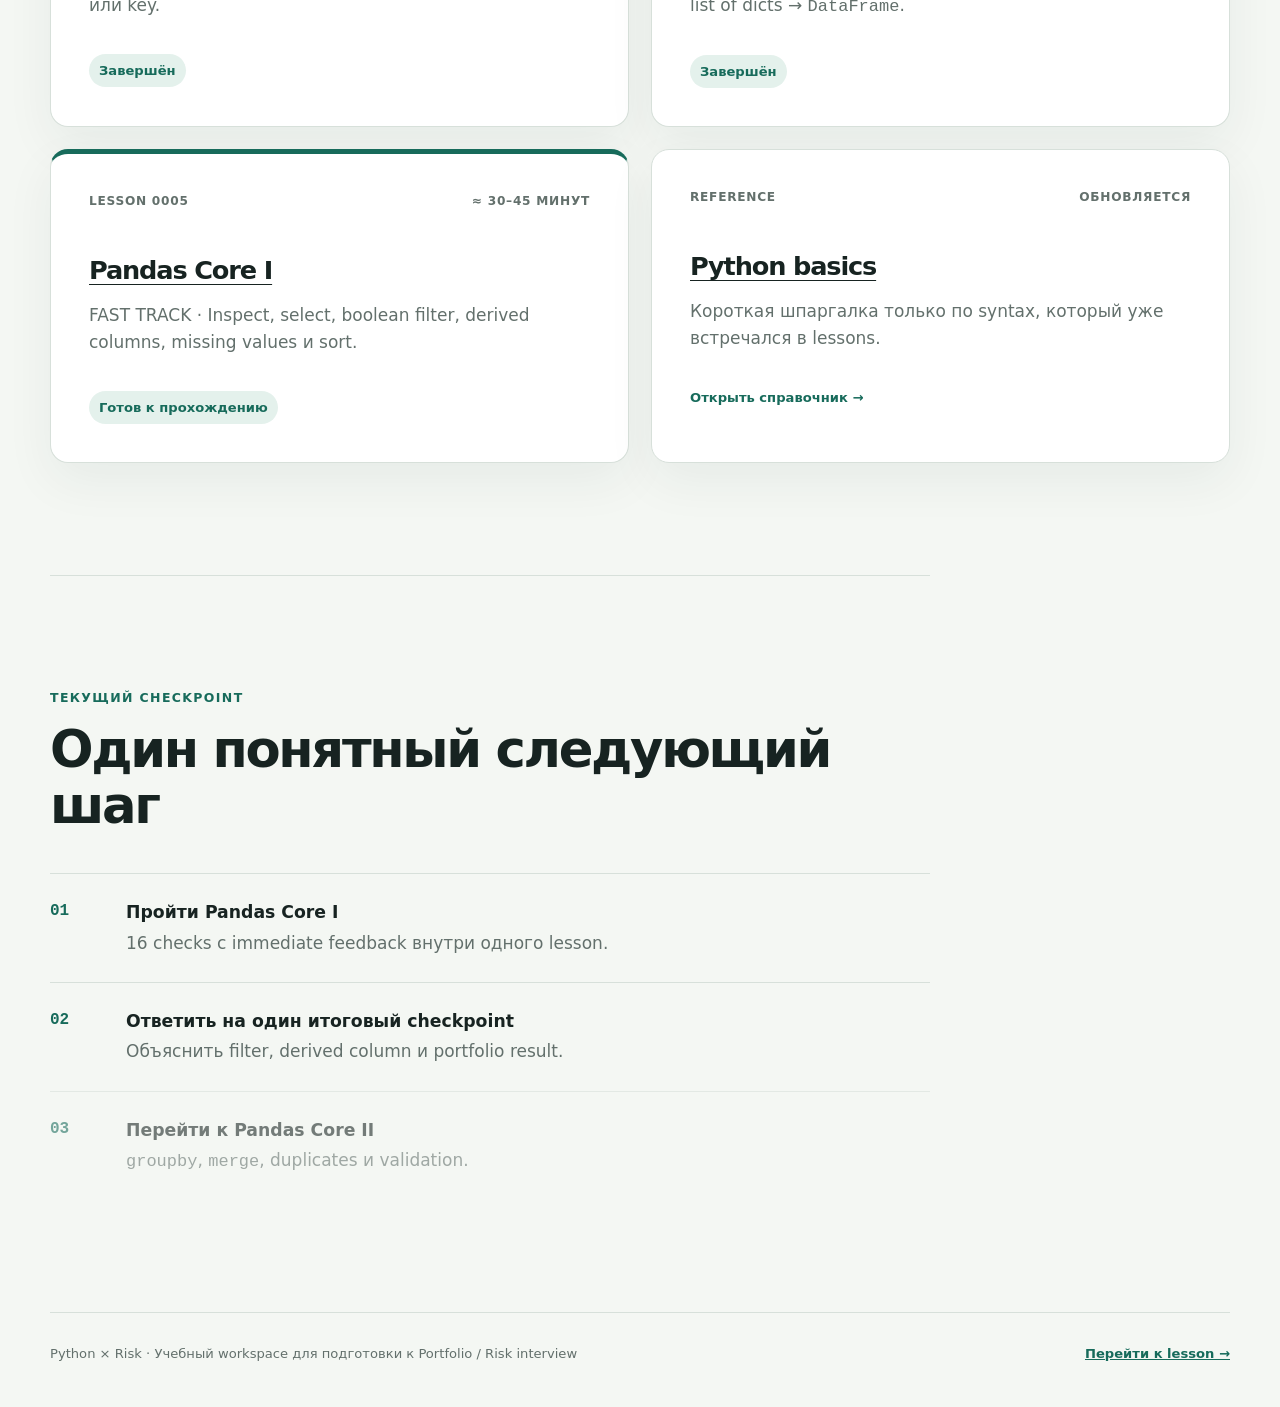
==== commit e0ed5d03: "Add Pandas Core I fast-track lesson" ====
--- a/index.html
+++ b/index.html
@@ -19,21 +19,21 @@
         <p class="eyebrow">Portfolio / Risk interview prep</p>
         <h1 id="course-title">От данных к&nbsp;проверяемой risk metric</h1>
         <p class="lead">Практический маршрут по Python, Pandas и portfolio analytics — с опорой на credit / fintech контекст.</p>
-        <a class="primary-action" href="lessons/0004-python-foundations-pandas-bridge.html">Продолжить: FAST TRACK Bridge <span aria-hidden="true">→</span></a>
+        <a class="primary-action" href="lessons/0005-pandas-core-i.html">Продолжить: Pandas Core I <span aria-hidden="true">→</span></a>
       </div>
       <aside class="progress-card" aria-label="Текущий прогресс курса">
         <div class="progress-heading">
           <span>Прогресс</span>
-          <strong>75%</strong>
+          <strong>80%</strong>
         </div>
-        <div class="progress-track" role="progressbar" aria-label="Завершено уроков" aria-valuemin="0" aria-valuemax="4" aria-valuenow="3">
+        <div class="progress-track" role="progressbar" aria-label="Завершено уроков" aria-valuemin="0" aria-valuemax="5" aria-valuenow="4">
           <span></span>
         </div>
-        <p><strong>3 из 4</strong> доступных lessons завершены</p>
+        <p><strong>4 из 5</strong> доступных lessons завершены</p>
         <dl>
-          <div><dt>Сейчас</dt><dd>FAST TRACK · Python → Pandas</dd></div>
-          <div><dt>Статус</dt><dd><span class="status-dot"></span>Bridge готов</dd></div>
-          <div><dt>Дальше</dt><dd>Прочитать analytical Python code</dd></div>
+          <div><dt>Сейчас</dt><dd>FAST TRACK · Pandas Core I</dd></div>
+          <div><dt>Статус</dt><dd><span class="status-dot"></span>Lesson готов</dd></div>
+          <div><dt>Дальше</dt><dd>Inspect, select, filter, derive</dd></div>
         </dl>
       </aside>
     </section>
@@ -73,6 +73,13 @@
           <div class="card-meta"><span>Lesson 0004</span><span>≈ 30–45 минут</span></div>
           <h3><a href="lessons/0004-python-foundations-pandas-bridge.html">Python Foundations → Pandas Bridge</a></h3>
           <p>FAST TRACK · Nested data, logic, loops, function, import и list of dicts → <code>DataFrame</code>.</p>
+          <span class="card-state">Завершён</span>
+        </article>
+
+        <article class="material-card featured">
+          <div class="card-meta"><span>Lesson 0005</span><span>≈ 30–45 минут</span></div>
+          <h3><a href="lessons/0005-pandas-core-i.html">Pandas Core I</a></h3>
+          <p>FAST TRACK · Inspect, select, boolean filter, derived columns, missing values и sort.</p>
           <span class="card-state">Готов к прохождению</span>
         </article>
 
@@ -89,16 +96,16 @@
       <p class="eyebrow">Текущий checkpoint</p>
       <h2 id="route-title">Один понятный следующий шаг</h2>
       <ol>
-        <li><span>01</span><div><strong>Пройти FAST TRACK Bridge</strong><p>16 checks с immediate feedback внутри одного lesson.</p></div></li>
-        <li><span>02</span><div><strong>Ответить на один итоговый checkpoint</strong><p>Объяснить pipeline <code>loans → bad_loans → bad_df</code>.</p></div></li>
-        <li class="muted"><span>03</span><div><strong>Перейти сразу к Pandas Core I</strong><p>Без отдельных микро-lessons по общему Python.</p></div></li>
+        <li><span>01</span><div><strong>Пройти Pandas Core I</strong><p>16 checks с immediate feedback внутри одного lesson.</p></div></li>
+        <li><span>02</span><div><strong>Ответить на один итоговый checkpoint</strong><p>Объяснить filter, derived column и portfolio result.</p></div></li>
+        <li class="muted"><span>03</span><div><strong>Перейти к Pandas Core II</strong><p><code>groupby</code>, <code>merge</code>, duplicates и validation.</p></div></li>
       </ol>
     </section>
   </main>
 
   <footer>
     <p>Python × Risk · Учебный workspace для подготовки к Portfolio / Risk interview</p>
-    <a href="lessons/0004-python-foundations-pandas-bridge.html">Перейти к lesson <span aria-hidden="true">→</span></a>
+    <a href="lessons/0005-pandas-core-i.html">Перейти к lesson <span aria-hidden="true">→</span></a>
   </footer>
 </body>
 </html>
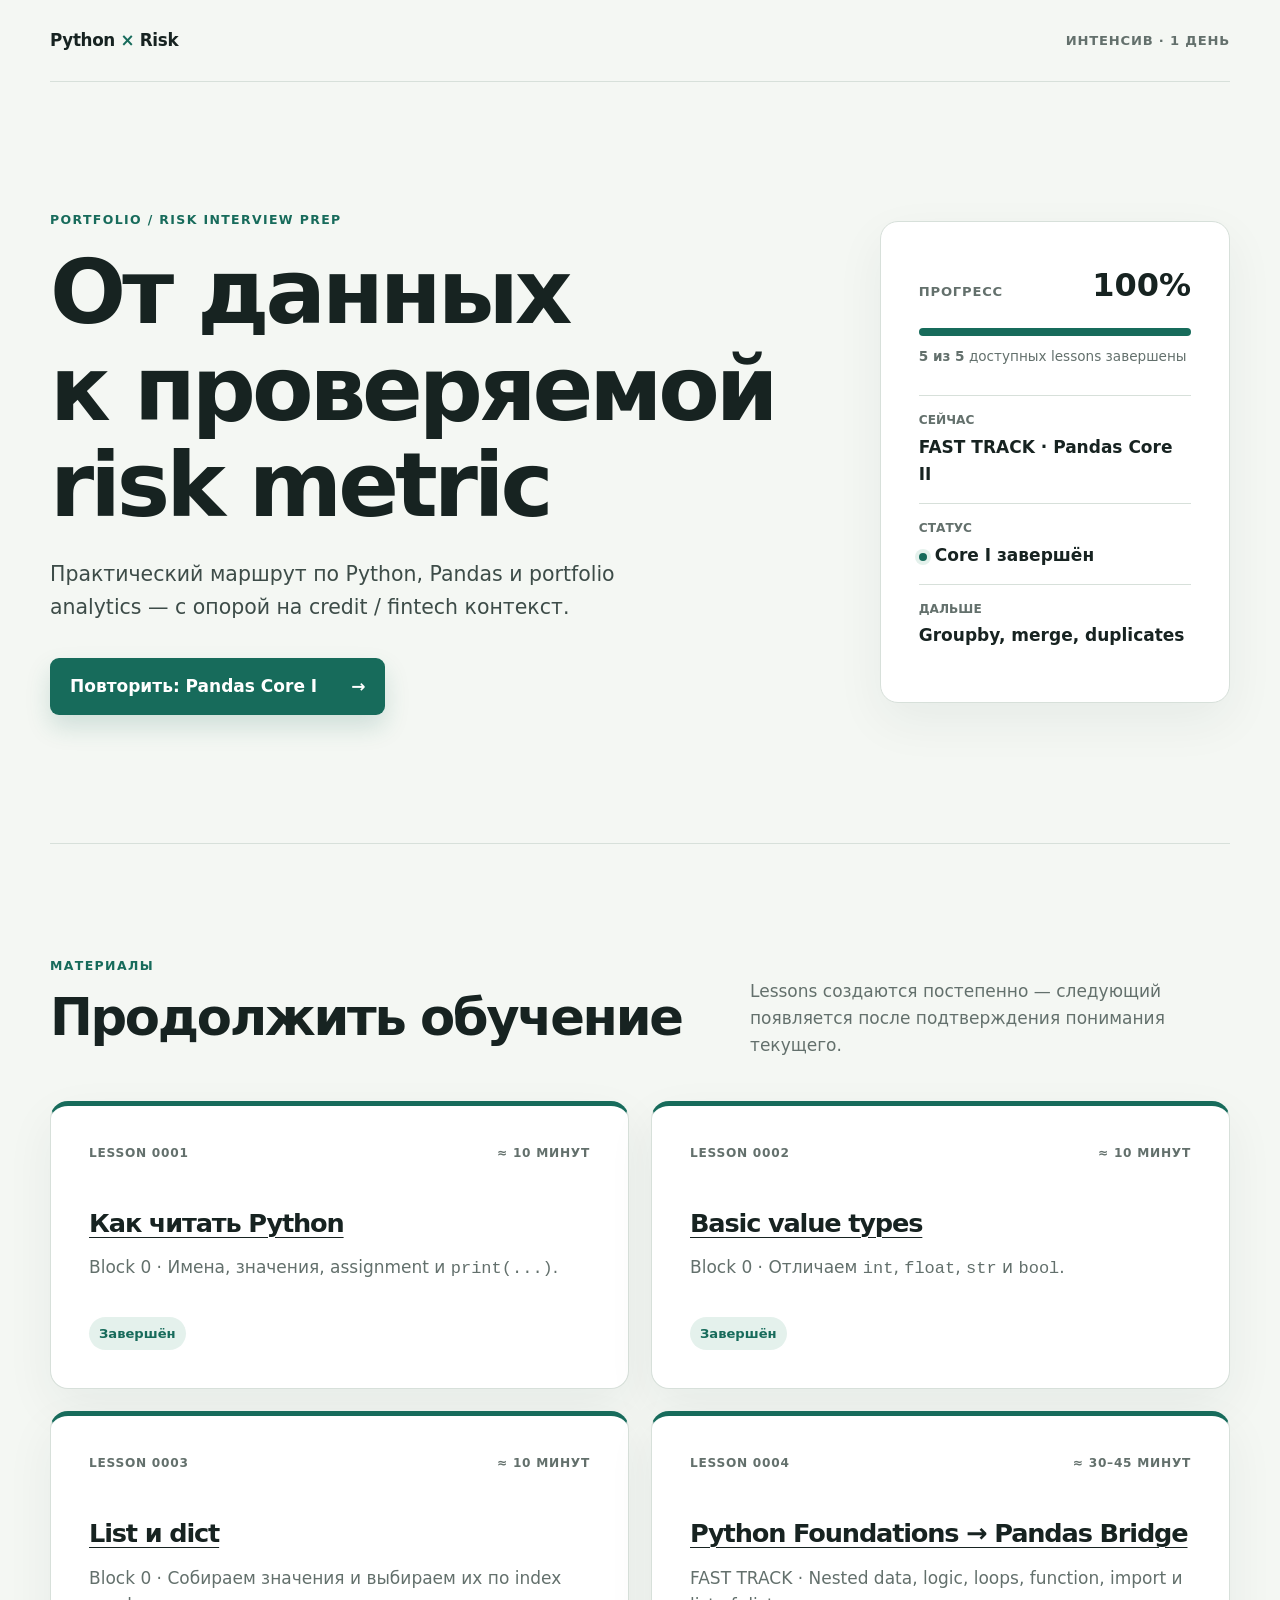
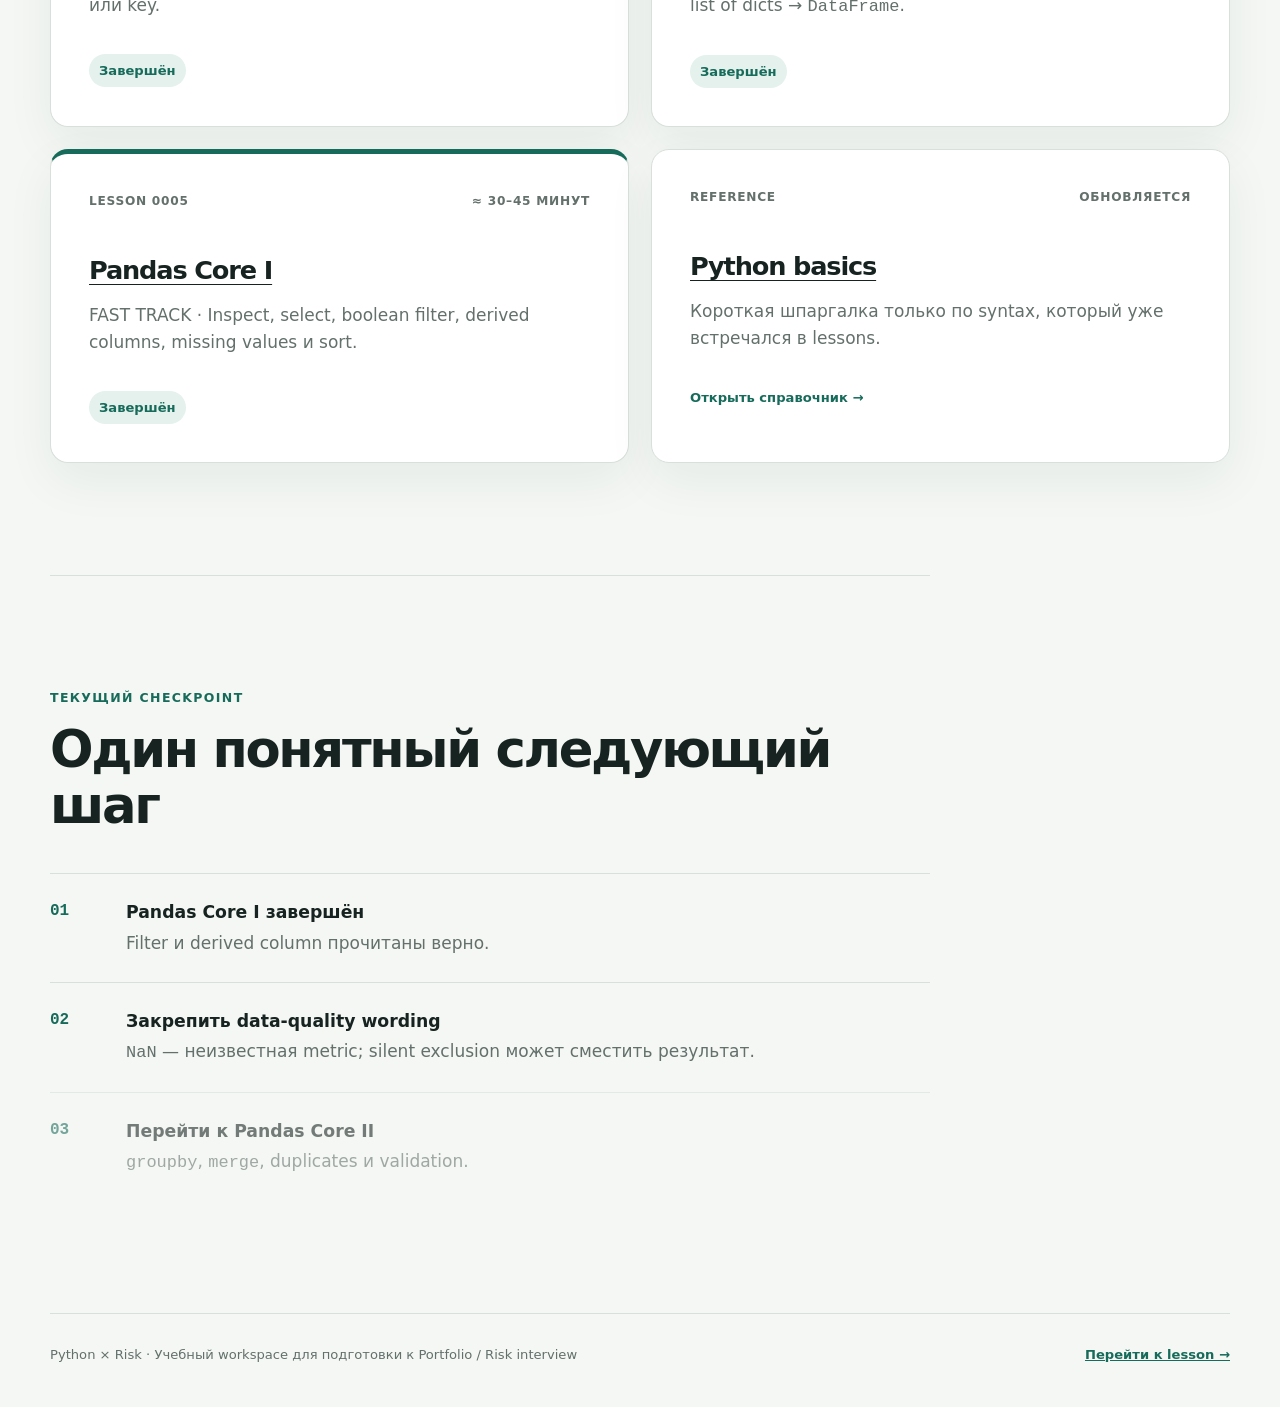
==== commit 31539655: "Record Pandas Core I checkpoint and improve task context" ====
--- a/index.html
+++ b/index.html
@@ -19,21 +19,21 @@
         <p class="eyebrow">Portfolio / Risk interview prep</p>
         <h1 id="course-title">От данных к&nbsp;проверяемой risk metric</h1>
         <p class="lead">Практический маршрут по Python, Pandas и portfolio analytics — с опорой на credit / fintech контекст.</p>
-        <a class="primary-action" href="lessons/0005-pandas-core-i.html">Продолжить: Pandas Core I <span aria-hidden="true">→</span></a>
+        <a class="primary-action" href="lessons/0005-pandas-core-i.html">Повторить: Pandas Core I <span aria-hidden="true">→</span></a>
       </div>
       <aside class="progress-card" aria-label="Текущий прогресс курса">
         <div class="progress-heading">
           <span>Прогресс</span>
-          <strong>80%</strong>
+          <strong>100%</strong>
         </div>
-        <div class="progress-track" role="progressbar" aria-label="Завершено уроков" aria-valuemin="0" aria-valuemax="5" aria-valuenow="4">
+        <div class="progress-track" role="progressbar" aria-label="Завершено уроков" aria-valuemin="0" aria-valuemax="5" aria-valuenow="5">
           <span></span>
         </div>
-        <p><strong>4 из 5</strong> доступных lessons завершены</p>
+        <p><strong>5 из 5</strong> доступных lessons завершены</p>
         <dl>
-          <div><dt>Сейчас</dt><dd>FAST TRACK · Pandas Core I</dd></div>
-          <div><dt>Статус</dt><dd><span class="status-dot"></span>Lesson готов</dd></div>
-          <div><dt>Дальше</dt><dd>Inspect, select, filter, derive</dd></div>
+          <div><dt>Сейчас</dt><dd>FAST TRACK · Pandas Core II</dd></div>
+          <div><dt>Статус</dt><dd><span class="status-dot"></span>Core I завершён</dd></div>
+          <div><dt>Дальше</dt><dd>Groupby, merge, duplicates</dd></div>
         </dl>
       </aside>
     </section>
@@ -80,7 +80,7 @@
           <div class="card-meta"><span>Lesson 0005</span><span>≈ 30–45 минут</span></div>
           <h3><a href="lessons/0005-pandas-core-i.html">Pandas Core I</a></h3>
           <p>FAST TRACK · Inspect, select, boolean filter, derived columns, missing values и sort.</p>
-          <span class="card-state">Готов к прохождению</span>
+          <span class="card-state">Завершён</span>
         </article>
 
         <article class="material-card">
@@ -96,8 +96,8 @@
       <p class="eyebrow">Текущий checkpoint</p>
       <h2 id="route-title">Один понятный следующий шаг</h2>
       <ol>
-        <li><span>01</span><div><strong>Пройти Pandas Core I</strong><p>16 checks с immediate feedback внутри одного lesson.</p></div></li>
-        <li><span>02</span><div><strong>Ответить на один итоговый checkpoint</strong><p>Объяснить filter, derived column и portfolio result.</p></div></li>
+        <li><span>01</span><div><strong>Pandas Core I завершён</strong><p>Filter и derived column прочитаны верно.</p></div></li>
+        <li><span>02</span><div><strong>Закрепить data-quality wording</strong><p><code>NaN</code> — неизвестная metric; silent exclusion может сместить результат.</p></div></li>
         <li class="muted"><span>03</span><div><strong>Перейти к Pandas Core II</strong><p><code>groupby</code>, <code>merge</code>, duplicates и validation.</p></div></li>
       </ol>
     </section>
--- a/assets/index.css
+++ b/assets/index.css
@@ -35,7 +35,7 @@
 .progress-heading span { color: var(--muted); font-size: .82rem; font-weight: 750; letter-spacing: .06em; text-transform: uppercase; }
 .progress-heading strong { font-size: 2rem; }
 .progress-track { height: 8px; margin: 16px 0 10px; overflow: hidden; border-radius: 99px; background: #e3e9e5; }
-.progress-track span { display: block; width: 67%; height: 100%; background: var(--accent); }
+.progress-track span { display: block; width: 100%; height: 100%; background: var(--accent); }
 .progress-card > p { margin: 0 0 28px; color: var(--muted); font-size: .85rem; }
 .progress-card dl { margin: 0; }
 .progress-card dl div { padding: 15px 0; border-top: 1px solid var(--line); }
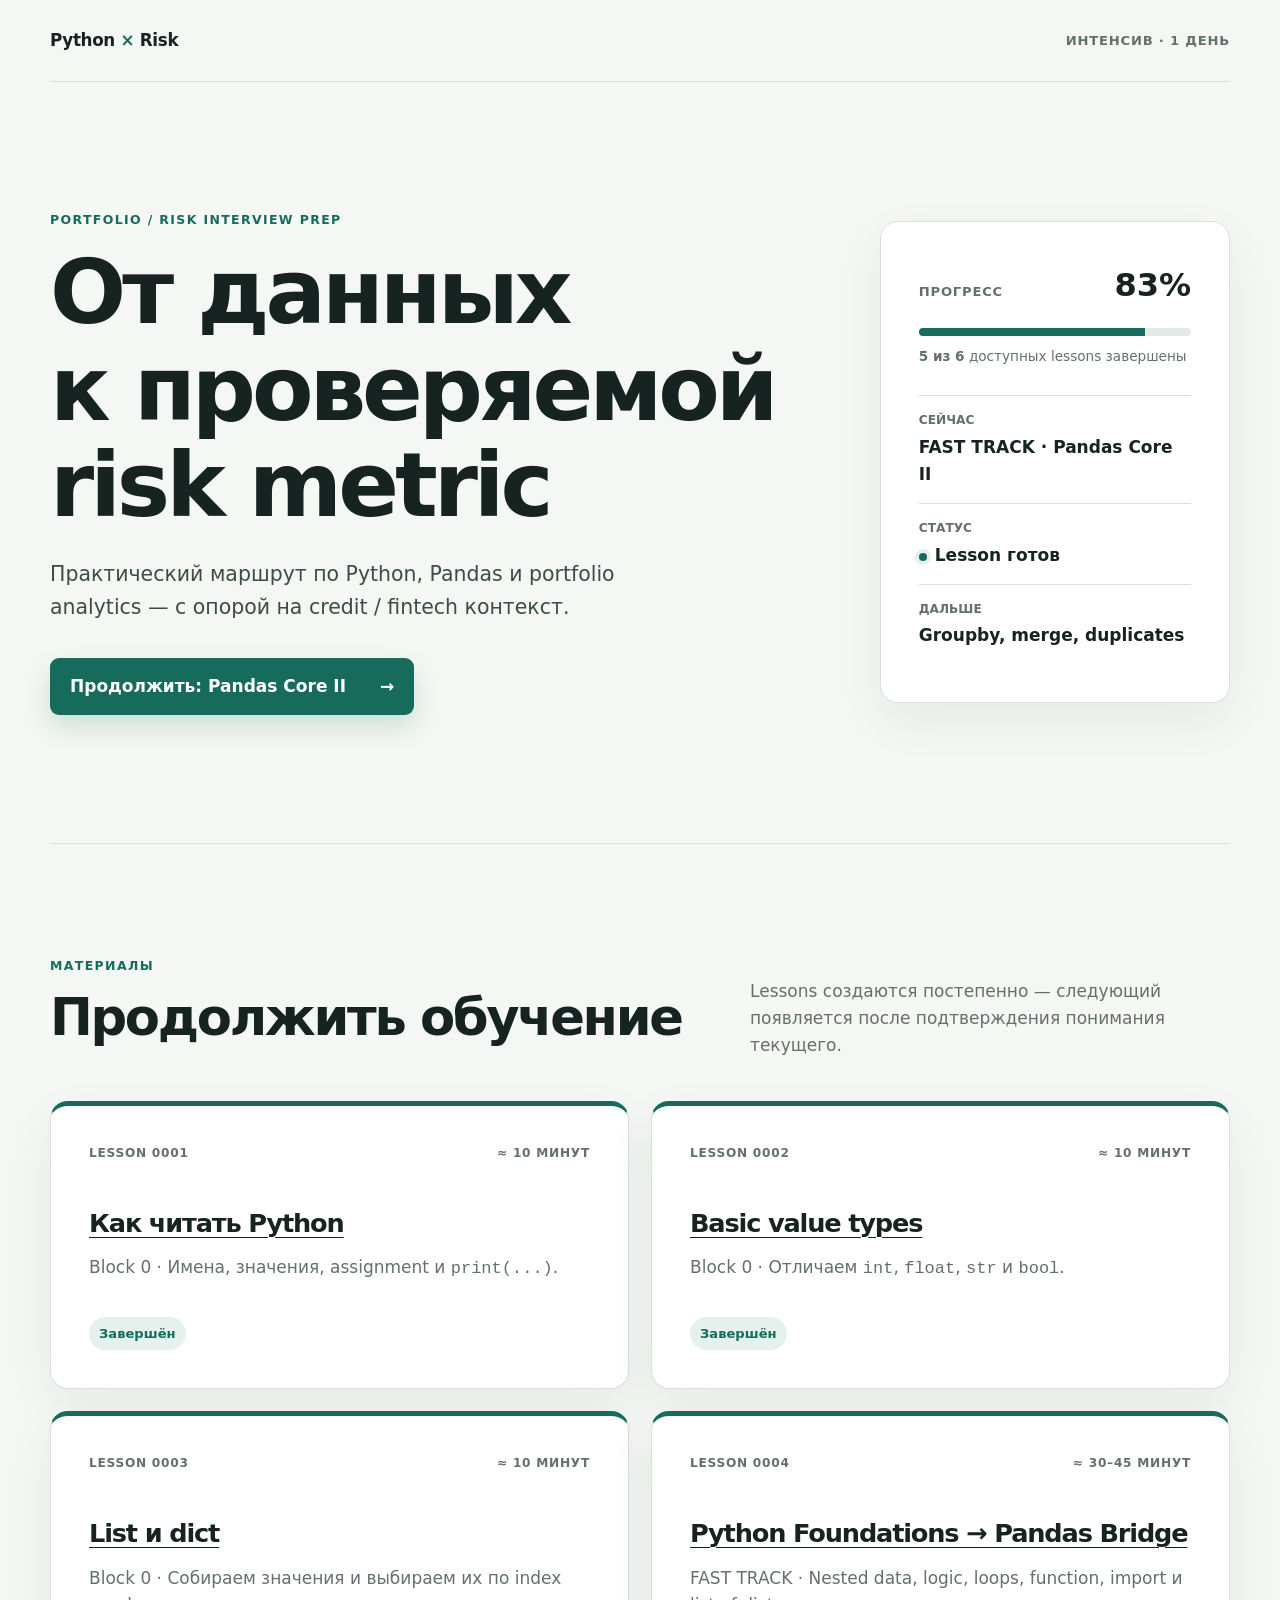
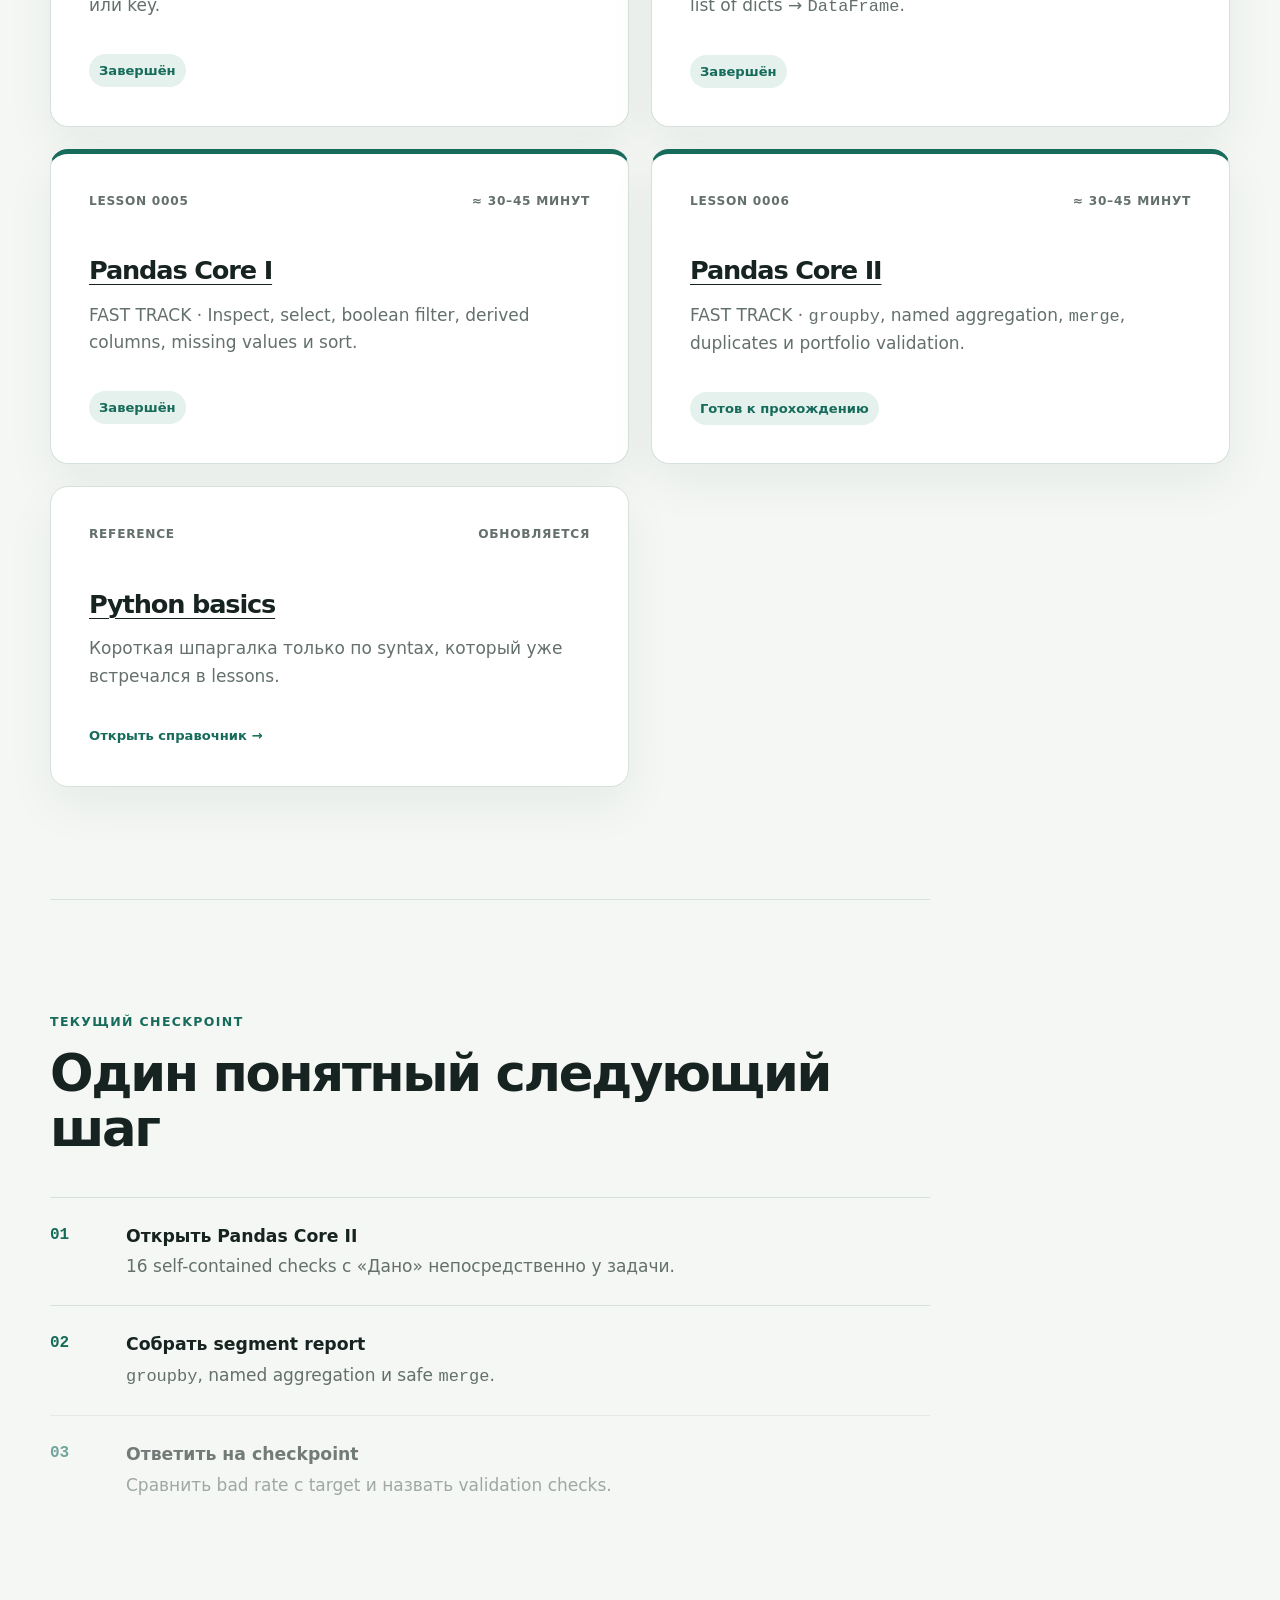
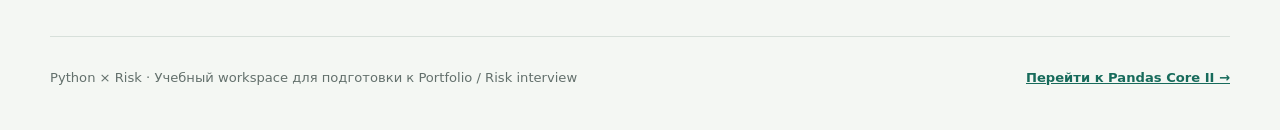
==== commit 065b1be7: "Add Pandas Core II lesson and navigation" ====
--- a/index.html
+++ b/index.html
@@ -19,20 +19,20 @@
         <p class="eyebrow">Portfolio / Risk interview prep</p>
         <h1 id="course-title">От данных к&nbsp;проверяемой risk metric</h1>
         <p class="lead">Практический маршрут по Python, Pandas и portfolio analytics — с опорой на credit / fintech контекст.</p>
-        <a class="primary-action" href="lessons/0005-pandas-core-i.html">Повторить: Pandas Core I <span aria-hidden="true">→</span></a>
+        <a class="primary-action" href="lessons/0006-pandas-core-ii.html">Продолжить: Pandas Core II <span aria-hidden="true">→</span></a>
       </div>
       <aside class="progress-card" aria-label="Текущий прогресс курса">
         <div class="progress-heading">
           <span>Прогресс</span>
-          <strong>100%</strong>
+          <strong>83%</strong>
         </div>
-        <div class="progress-track" role="progressbar" aria-label="Завершено уроков" aria-valuemin="0" aria-valuemax="5" aria-valuenow="5">
+        <div class="progress-track" role="progressbar" aria-label="Завершено уроков" aria-valuemin="0" aria-valuemax="6" aria-valuenow="5">
           <span></span>
         </div>
-        <p><strong>5 из 5</strong> доступных lessons завершены</p>
+        <p><strong>5 из 6</strong> доступных lessons завершены</p>
         <dl>
           <div><dt>Сейчас</dt><dd>FAST TRACK · Pandas Core II</dd></div>
-          <div><dt>Статус</dt><dd><span class="status-dot"></span>Core I завершён</dd></div>
+          <div><dt>Статус</dt><dd><span class="status-dot"></span>Lesson готов</dd></div>
           <div><dt>Дальше</dt><dd>Groupby, merge, duplicates</dd></div>
         </dl>
       </aside>
@@ -83,6 +83,13 @@
           <span class="card-state">Завершён</span>
         </article>
 
+        <article class="material-card featured">
+          <div class="card-meta"><span>Lesson 0006</span><span>≈ 30–45 минут</span></div>
+          <h3><a href="lessons/0006-pandas-core-ii.html">Pandas Core II</a></h3>
+          <p>FAST TRACK · <code>groupby</code>, named aggregation, <code>merge</code>, duplicates и portfolio validation.</p>
+          <span class="card-state">Готов к прохождению</span>
+        </article>
+
         <article class="material-card">
           <div class="card-meta"><span>Reference</span><span>Обновляется</span></div>
           <h3><a href="reference/python-basics.html">Python basics</a></h3>
@@ -96,16 +103,16 @@
       <p class="eyebrow">Текущий checkpoint</p>
       <h2 id="route-title">Один понятный следующий шаг</h2>
       <ol>
-        <li><span>01</span><div><strong>Pandas Core I завершён</strong><p>Filter и derived column прочитаны верно.</p></div></li>
-        <li><span>02</span><div><strong>Закрепить data-quality wording</strong><p><code>NaN</code> — неизвестная metric; silent exclusion может сместить результат.</p></div></li>
-        <li class="muted"><span>03</span><div><strong>Перейти к Pandas Core II</strong><p><code>groupby</code>, <code>merge</code>, duplicates и validation.</p></div></li>
+        <li><span>01</span><div><strong>Открыть Pandas Core II</strong><p>16 self-contained checks с «Дано» непосредственно у задачи.</p></div></li>
+        <li><span>02</span><div><strong>Собрать segment report</strong><p><code>groupby</code>, named aggregation и safe <code>merge</code>.</p></div></li>
+        <li class="muted"><span>03</span><div><strong>Ответить на checkpoint</strong><p>Сравнить bad rate с target и назвать validation checks.</p></div></li>
       </ol>
     </section>
   </main>
 
   <footer>
     <p>Python × Risk · Учебный workspace для подготовки к Portfolio / Risk interview</p>
-    <a href="lessons/0005-pandas-core-i.html">Перейти к lesson <span aria-hidden="true">→</span></a>
+    <a href="lessons/0006-pandas-core-ii.html">Перейти к Pandas Core II <span aria-hidden="true">→</span></a>
   </footer>
 </body>
 </html>
--- a/assets/index.css
+++ b/assets/index.css
@@ -35,7 +35,7 @@
 .progress-heading span { color: var(--muted); font-size: .82rem; font-weight: 750; letter-spacing: .06em; text-transform: uppercase; }
 .progress-heading strong { font-size: 2rem; }
 .progress-track { height: 8px; margin: 16px 0 10px; overflow: hidden; border-radius: 99px; background: #e3e9e5; }
-.progress-track span { display: block; width: 100%; height: 100%; background: var(--accent); }
+.progress-track span { display: block; width: 83%; height: 100%; background: var(--accent); }
 .progress-card > p { margin: 0 0 28px; color: var(--muted); font-size: .85rem; }
 .progress-card dl { margin: 0; }
 .progress-card dl div { padding: 15px 0; border-top: 1px solid var(--line); }
